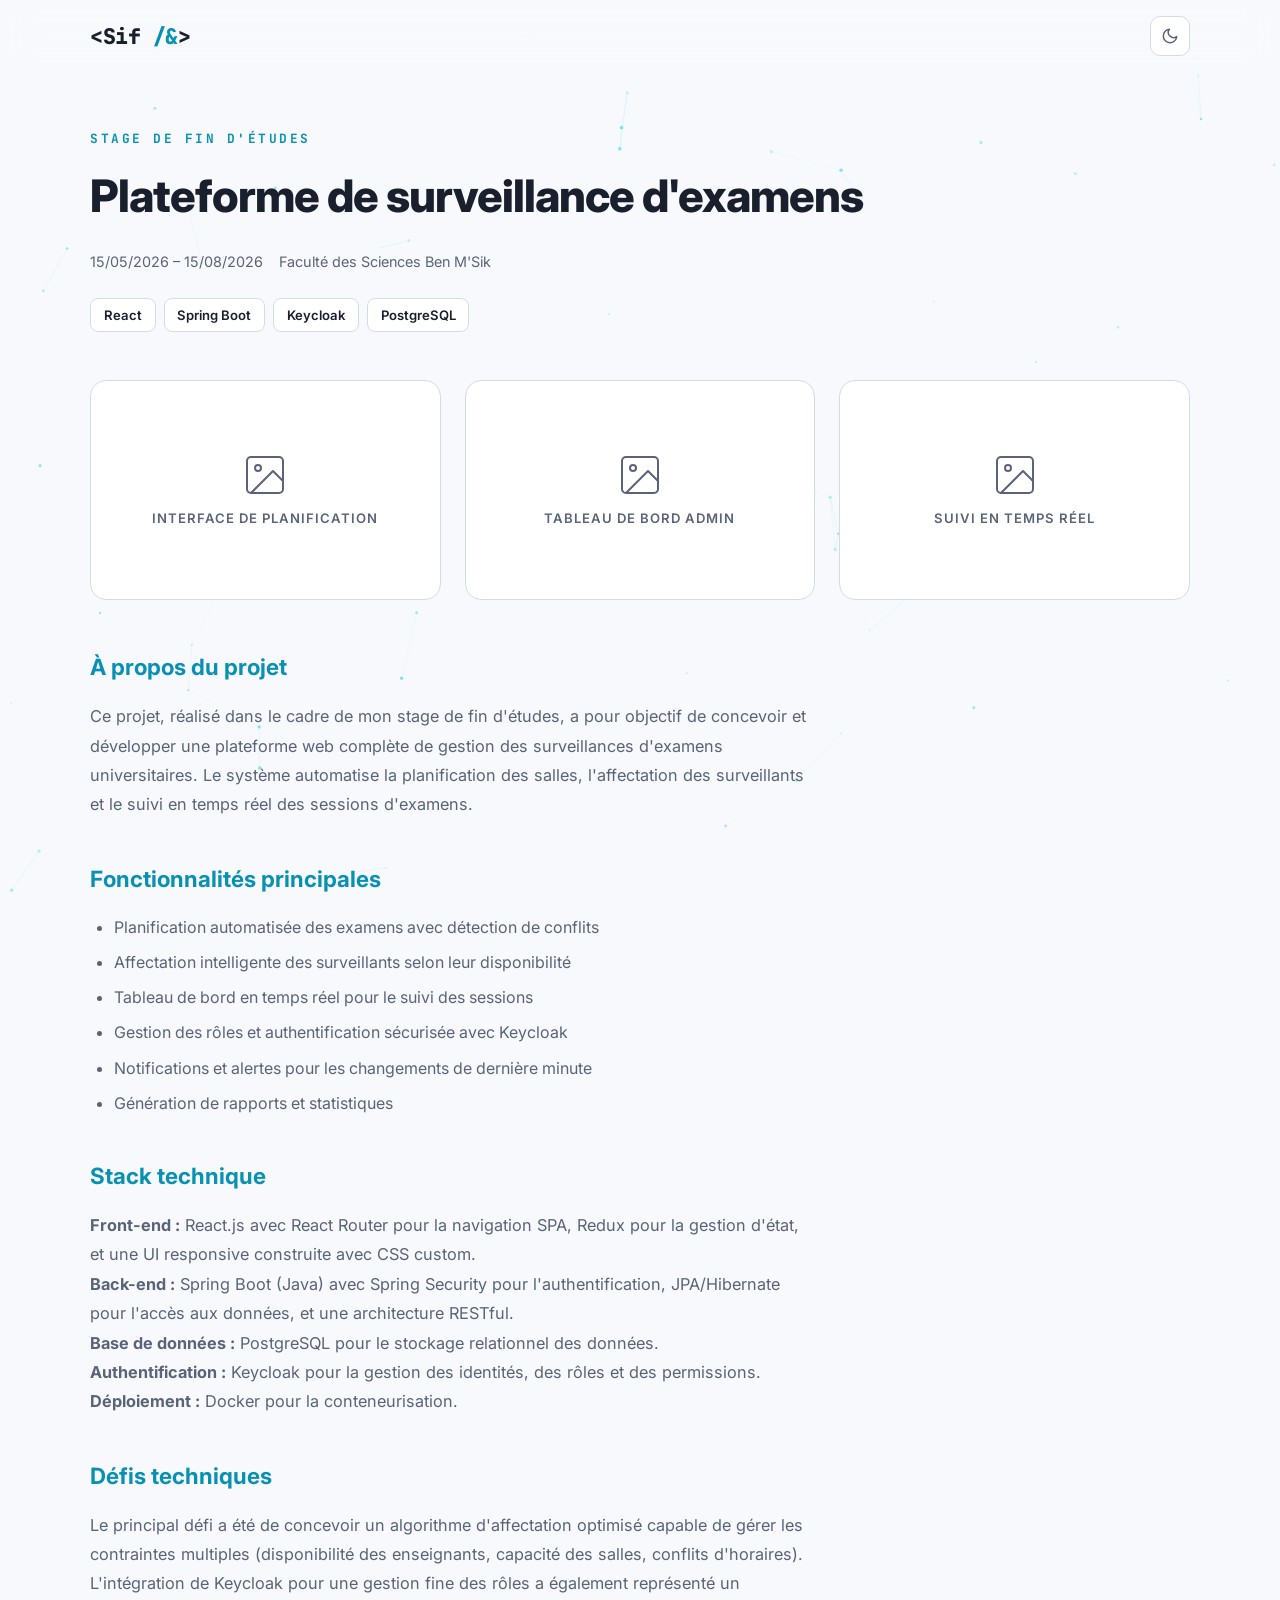
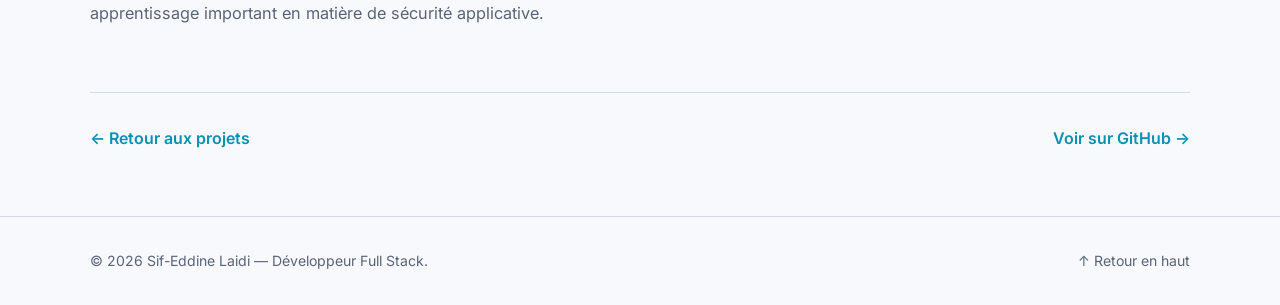
==== project1.html @ 5a13503a "modifier le style" ====
<!DOCTYPE html>
<html lang="fr" dir="ltr">
<head>
  <meta charset="UTF-8">
  <meta name="viewport" content="width=device-width, initial-scale=1.0">
  <meta name="description" content="Plateforme de surveillance d'examens — Sif-Eddine Laidi">
  <title>Plateforme de surveillance d'examens — Sif-Eddine Laidi</title>
  <link rel="icon" href="data:image/svg+xml,<svg xmlns='http://www.w3.org/2000/svg' viewBox='0 0 100 100'><text y='.9em' font-size='90'>&lt;/&gt;</text></svg>">
  <link rel="preconnect" href="https://fonts.googleapis.com">
  <link rel="preconnect" href="https://fonts.gstatic.com" crossorigin>
  <link href="https://fonts.googleapis.com/css2?family=Inter:wght@400;500;600;700;800&family=JetBrains+Mono:wght@500;700&display=swap" rel="stylesheet">
  <link rel="stylesheet" href="css/style.css">
  <style>
    .project-detail { padding: 8rem 0 4rem; }
    .project-hero { margin-bottom: 3rem; }
    .project-hero .section-tag { margin-bottom: 0.5rem; }
    .project-hero h1 { font-size: clamp(1.8rem, 4vw, 2.8rem); font-weight: 800; margin-bottom: 1rem; letter-spacing: -1px; }
    .project-hero-meta { display: flex; flex-wrap: wrap; gap: 1rem; color: var(--text-muted); font-size: 0.9rem; margin-bottom: 1.5rem; }
    .project-hero-meta span { display: flex; align-items: center; gap: 0.4rem; }
    .project-hero-stack { display: flex; flex-wrap: wrap; gap: 0.5rem; }
    .project-hero-stack span { background: var(--surface); border: 1px solid var(--border); border-radius: 8px; padding: 0.3rem 0.8rem; font-size: 0.82rem; font-weight: 600; }
    .project-gallery { display: grid; grid-template-columns: repeat(auto-fit, minmax(300px, 1fr)); gap: 1.5rem; margin-bottom: 3rem; }
    .gallery-placeholder { background: var(--surface); border: 1px solid var(--border); border-radius: var(--radius); display: flex; flex-direction: column; align-items: center; justify-content: center; gap: 0.5rem; padding: 4rem 2rem; color: var(--text-muted); min-height: 220px; }
    .gallery-placeholder span { font-size: 0.82rem; font-weight: 600; text-transform: uppercase; letter-spacing: 1px; }
    .project-content { max-width: 720px; }
    .project-content h2 { font-size: 1.4rem; font-weight: 700; margin: 2.5rem 0 1rem; color: var(--accent); }
    .project-content p { color: var(--text-muted); font-size: 1.02rem; line-height: 1.8; margin-bottom: 1rem; }
    .project-content ul { color: var(--text-muted); padding-left: 1.5rem; margin-bottom: 1rem; }
    .project-content li { margin-bottom: 0.5rem; line-height: 1.7; }
    .project-nav { display: flex; justify-content: space-between; margin-top: 4rem; padding-top: 2rem; border-top: 1px solid var(--border); }
    .project-nav a { color: var(--accent); font-weight: 600; transition: opacity 0.2s; }
    .project-nav a:hover { opacity: 0.8; }
  </style>
</head>
<body>
  <canvas id="particles" aria-hidden="true"></canvas>

  <header class="navbar" id="navbar">
    <div class="container nav-container">
      <a href="index.html" class="logo">&lt;Sif <span class="accent">/&</span>&gt;</a>
      <div class="nav-right">
        <button class="theme-toggle" id="themeToggle" aria-label="Changer de thème">
          <svg class="icon-sun" width="18" height="18" viewBox="0 0 24 24" fill="none" stroke="currentColor" stroke-width="2" stroke-linecap="round" stroke-linejoin="round"><circle cx="12" cy="12" r="5"/><line x1="12" y1="1" x2="12" y2="3"/><line x1="12" y1="21" x2="12" y2="23"/><line x1="4.22" y1="4.22" x2="5.64" y2="5.64"/><line x1="18.36" y1="18.36" x2="19.78" y2="19.78"/><line x1="1" y1="12" x2="3" y2="12"/><line x1="21" y1="12" x2="23" y2="12"/><line x1="4.22" y1="19.78" x2="5.64" y2="18.36"/><line x1="18.36" y1="5.64" x2="19.78" y2="4.22"/></svg>
          <svg class="icon-moon" width="18" height="18" viewBox="0 0 24 24" fill="none" stroke="currentColor" stroke-width="2" stroke-linecap="round" stroke-linejoin="round"><path d="M21 12.79A9 9 0 1 1 11.21 3 7 7 0 0 0 21 12.79z"/></svg>
        </button>
      </div>
    </div>
  </header>

  <main class="project-detail">
    <div class="container">
      <div class="project-hero">
        <p class="section-tag">STAGE DE FIN D'ÉTUDES</p>
        <h1>Plateforme de surveillance d'examens</h1>
        <div class="project-hero-meta">
          <span>15/05/2026 – 15/08/2026</span>
          <span>Faculté des Sciences Ben M'Sik</span>
        </div>
        <div class="project-hero-stack">
          <span>React</span><span>Spring Boot</span><span>Keycloak</span><span>PostgreSQL</span>
        </div>
      </div>

      <div class="project-gallery">
        <div class="gallery-placeholder">
          <svg width="48" height="48" viewBox="0 0 24 24" fill="none" stroke="currentColor" stroke-width="1" stroke-linecap="round" stroke-linejoin="round"><rect x="3" y="3" width="18" height="18" rx="2" ry="2"/><circle cx="8.5" cy="8.5" r="1.5"/><polyline points="21 15 16 10 5 21"/></svg>
          <span>Interface de planification</span>
        </div>
        <div class="gallery-placeholder">
          <svg width="48" height="48" viewBox="0 0 24 24" fill="none" stroke="currentColor" stroke-width="1" stroke-linecap="round" stroke-linejoin="round"><rect x="3" y="3" width="18" height="18" rx="2" ry="2"/><circle cx="8.5" cy="8.5" r="1.5"/><polyline points="21 15 16 10 5 21"/></svg>
          <span>Tableau de bord admin</span>
        </div>
        <div class="gallery-placeholder">
          <svg width="48" height="48" viewBox="0 0 24 24" fill="none" stroke="currentColor" stroke-width="1" stroke-linecap="round" stroke-linejoin="round"><rect x="3" y="3" width="18" height="18" rx="2" ry="2"/><circle cx="8.5" cy="8.5" r="1.5"/><polyline points="21 15 16 10 5 21"/></svg>
          <span>Suivi en temps réel</span>
        </div>
      </div>

      <div class="project-content">
        <h2>À propos du projet</h2>
        <p>
          Ce projet, réalisé dans le cadre de mon stage de fin d'études, a pour objectif de concevoir et développer
          une plateforme web complète de gestion des surveillances d'examens universitaires. Le système automatise
          la planification des salles, l'affectation des surveillants et le suivi en temps réel des sessions d'examens.
        </p>

        <h2>Fonctionnalités principales</h2>
        <ul>
          <li>Planification automatisée des examens avec détection de conflits</li>
          <li>Affectation intelligente des surveillants selon leur disponibilité</li>
          <li>Tableau de bord en temps réel pour le suivi des sessions</li>
          <li>Gestion des rôles et authentification sécurisée avec Keycloak</li>
          <li>Notifications et alertes pour les changements de dernière minute</li>
          <li>Génération de rapports et statistiques</li>
        </ul>

        <h2>Stack technique</h2>
        <p>
          <strong>Front-end :</strong> React.js avec React Router pour la navigation SPA, Redux pour la gestion d'état,
          et une UI responsive construite avec CSS custom.<br>
          <strong>Back-end :</strong> Spring Boot (Java) avec Spring Security pour l'authentification,
          JPA/Hibernate pour l'accès aux données, et une architecture RESTful.<br>
          <strong>Base de données :</strong> PostgreSQL pour le stockage relationnel des données.<br>
          <strong>Authentification :</strong> Keycloak pour la gestion des identités, des rôles et des permissions.<br>
          <strong>Déploiement :</strong> Docker pour la conteneurisation.
        </p>

        <h2>Défis techniques</h2>
        <p>
          Le principal défi a été de concevoir un algorithme d'affectation optimisé capable de gérer les contraintes
          multiples (disponibilité des enseignants, capacité des salles, conflits d'horaires). L'intégration de Keycloak
          pour une gestion fine des rôles a également représenté un apprentissage important en matière de sécurité applicative.
        </p>
      </div>

      <div class="project-nav">
        <a href="index.html#projects">← Retour aux projets</a>
        <a href="https://github.com/sifeddine00" target="_blank" rel="noopener">Voir sur GitHub →</a>
      </div>
    </div>
  </main>

  <footer class="footer">
    <div class="container footer-content">
      <p>&copy; <span id="year"></span> Sif-Eddine Laidi — Développeur Full Stack.</p>
      <a href="index.html#home" class="footer-top">↑ Retour en haut</a>
    </div>
  </footer>

  <script src="js/i18n.js"></script>
  <script src="js/main.js"></script>
</body>
</html>
---- css/style.css ----
/* ================================================
   SIF-EDDINE LAIDI — PORTFOLIO PROFESSIONAL
   ================================================ */

:root {
  --bg: #0a0e1a;
  --bg-alt: #0f1424;
  --surface: #151b2e;
  --surface-2: #1c2540;
  --border: #243049;
  --text: #e8edf5;
  --text-muted: #8892a8;
  --accent: #22d3ee;
  --accent-strong: #06b6d4;
  --accent-glow: rgba(34, 211, 238, 0.12);
  --accent-glow-strong: rgba(34, 211, 238, 0.25);
  --danger: #f87171;
  --success: #34d399;
  --radius: 16px;
  --radius-sm: 10px;
  --max-width: 1100px;
  --shadow: 0 8px 32px rgba(0, 0, 0, 0.3);
  --shadow-lg: 0 16px 48px rgba(0, 0, 0, 0.4);
  --transition: 0.3s cubic-bezier(0.4, 0, 0.2, 1);
  --font-main: 'Inter', system-ui, -apple-system, sans-serif;
  --font-mono: 'JetBrains Mono', 'Fira Code', monospace;
}

[data-theme="light"] {
  --bg: #f8f9fc;
  --bg-alt: #f0f2f7;
  --surface: #ffffff;
  --surface-2: #eef1f6;
  --border: #d4dbe8;
  --text: #1a1f2e;
  --text-muted: #5a6478;
  --accent: #0891b2;
  --accent-strong: #0e7490;
  --accent-glow: rgba(8, 145, 178, 0.08);
  --accent-glow-strong: rgba(8, 145, 178, 0.15);
  --shadow: 0 4px 20px rgba(0, 0, 0, 0.06);
  --shadow-lg: 0 8px 40px rgba(0, 0, 0, 0.1);
}

*,
*::before,
*::after {
  margin: 0;
  padding: 0;
  box-sizing: border-box;
}

html {
  scroll-behavior: smooth;
  scroll-padding-top: 80px;
}

body {
  font-family: var(--font-main);
  background: var(--bg);
  color: var(--text);
  line-height: 1.7;
  overflow-x: hidden;
  -webkit-font-smoothing: antialiased;
  -moz-osx-font-smoothing: grayscale;
}

::selection {
  background: var(--accent);
  color: #04121a;
}

a {
  color: inherit;
  text-decoration: none;
}

img {
  max-width: 100%;
  display: block;
}

.container {
  width: min(100% - 2rem, var(--max-width));
  margin-inline: auto;
}

.accent {
  color: var(--accent);
}

/* ---------- Scrollbar ---------- */
::-webkit-scrollbar {
  width: 8px;
}

::-webkit-scrollbar-track {
  background: var(--bg);
}

::-webkit-scrollbar-thumb {
  background: var(--border);
  border-radius: 99px;
}

::-webkit-scrollbar-thumb:hover {
  background: var(--accent);
}

/* ---------- Particles ---------- */
#particles {
  position: fixed;
  inset: 0;
  z-index: -1;
  pointer-events: none;
  width: 100%;
  height: 100%;
}

/* ---------- Photo ---------- */
.about-photo {
  position: relative;
  width: min(200px, 100%);
  aspect-ratio: 1;
  margin: 0 auto 1.5rem;
  border-radius: 50%;
  overflow: hidden;
  border: 3px solid var(--accent);
  box-shadow: 0 0 0 6px var(--surface-2), 0 0 30px var(--accent-glow);
  background: var(--surface-2);
  transition: box-shadow var(--transition), transform var(--transition);
}

.about-photo:hover {
  box-shadow: 0 0 0 6px var(--surface-2), 0 0 50px var(--accent-glow-strong);
  transform: scale(1.03);
}

.photo-img {
  width: 100%;
  height: 100%;
  object-fit: cover;
}

.photo-fallback {
  display: none;
  align-items: center;
  justify-content: center;
  width: 100%;
  height: 100%;
  font-size: 3rem;
  font-weight: 700;
  color: var(--accent);
  background: linear-gradient(135deg, var(--surface-2), var(--surface));
  user-select: none;
}

.about-photo.no-photo .photo-img { display: none; }
.about-photo.no-photo .photo-fallback { display: flex; }

/* ---------- Buttons ---------- */
.btn {
  display: inline-flex;
  align-items: center;
  justify-content: center;
  gap: 0.5rem;
  padding: 0.8rem 1.6rem;
  border-radius: 999px;
  font-weight: 600;
  font-size: 0.95rem;
  font-family: var(--font-main);
  border: 1px solid transparent;
  cursor: pointer;
  transition: transform var(--transition), background var(--transition),
    border-color var(--transition), box-shadow var(--transition), color var(--transition);
  position: relative;
  overflow: hidden;
}

.btn:hover {
  transform: translateY(-2px);
}

.btn:active {
  transform: translateY(0);
}

.btn-primary {
  background: linear-gradient(135deg, var(--accent), var(--accent-strong));
  color: #04121a;
  box-shadow: 0 6px 20px var(--accent-glow-strong);
}

.btn-primary:hover {
  box-shadow: 0 10px 30px var(--accent-glow-strong);
}

.btn-outline {
  border-color: var(--accent);
  color: var(--accent);
  background: transparent;
}

.btn-outline:hover {
  background: var(--accent-glow);
}

.btn-ghost {
  color: var(--text-muted);
  background: transparent;
}

.btn-ghost:hover {
  color: var(--text);
  border-color: var(--border);
}

.btn-block { width: 100%; }

.btn-small {
  padding: 0.5rem 1.1rem;
  font-size: 0.85rem;
}

/* ---------- Theme Toggle ---------- */
.theme-toggle {
  background: var(--surface);
  border: 1px solid var(--border);
  border-radius: 10px;
  width: 40px;
  height: 40px;
  display: flex;
  align-items: center;
  justify-content: center;
  cursor: pointer;
  color: var(--text-muted);
  transition: all var(--transition);
}

.theme-toggle:hover {
  border-color: var(--accent);
  color: var(--accent);
  background: var(--accent-glow);
}

.icon-moon { display: none; }
[data-theme="light"] .icon-sun { display: none; }
[data-theme="light"] .icon-moon { display: block; }

/* ---------- Navbar ---------- */
.navbar {
  position: fixed;
  top: 0;
  left: 0;
  right: 0;
  z-index: 50;
  background: rgba(10, 14, 26, 0.8);
  backdrop-filter: blur(16px);
  -webkit-backdrop-filter: blur(16px);
  border-bottom: 1px solid transparent;
  transition: border-color var(--transition), box-shadow var(--transition), background var(--transition);
}

[data-theme="light"] .navbar {
  background: rgba(248, 249, 252, 0.85);
}

.navbar.scrolled {
  border-color: var(--border);
  box-shadow: var(--shadow);
}

.nav-container {
  display: flex;
  align-items: center;
  justify-content: space-between;
  height: 72px;
}

.logo {
  font-weight: 800;
  font-size: 1.35rem;
  color: var(--text);
  letter-spacing: -0.5px;
  font-family: var(--font-mono);
}

.logo .accent {
  color: var(--accent);
}

.nav-right {
  display: flex;
  align-items: center;
  gap: 0.8rem;
}

.nav-menu {
  display: flex;
  align-items: center;
  gap: 1.4rem;
}

.nav-link {
  color: var(--text-muted);
  font-weight: 500;
  font-size: 0.92rem;
  position: relative;
  transition: color var(--transition);
  padding: 0.3rem 0;
}

.nav-link::after {
  content: "";
  position: absolute;
  left: 0;
  bottom: -2px;
  width: 0;
  height: 2px;
  background: var(--accent);
  border-radius: 2px;
  transition: width var(--transition);
}

.nav-link:hover,
.nav-link.active {
  color: var(--text);
}

.nav-link:hover::after,
.nav-link.active::after {
  width: 100%;
}

.nav-toggle {
  display: none;
  flex-direction: column;
  gap: 5px;
  background: none;
  border: none;
  cursor: pointer;
  padding: 6px;
}

.nav-toggle span {
  width: 22px;
  height: 2px;
  background: var(--text);
  border-radius: 2px;
  transition: transform var(--transition), opacity var(--transition);
}

.nav-toggle.open span:nth-child(1) { transform: translateY(7px) rotate(45deg); }
.nav-toggle.open span:nth-child(2) { opacity: 0; }
.nav-toggle.open span:nth-child(3) { transform: translateY(-7px) rotate(-45deg); }

/* ---------- Hero ---------- */
.hero {
  min-height: 100vh;
  display: flex;
  align-items: center;
  position: relative;
  padding: 7rem 0 4rem;
  overflow: hidden;
}

.hero::before {
  content: "";
  position: absolute;
  top: -15%;
  right: -5%;
  width: 600px;
  height: 600px;
  border-radius: 50%;
  background: radial-gradient(circle, var(--accent-glow-strong), transparent 70%);
  pointer-events: none;
  animation: pulse-glow 6s ease-in-out infinite alternate;
}

.hero::after {
  content: "";
  position: absolute;
  bottom: -20%;
  left: -5%;
  width: 500px;
  height: 500px;
  border-radius: 50%;
  background: radial-gradient(circle, var(--accent-glow), transparent 70%);
  pointer-events: none;
  animation: pulse-glow 8s ease-in-out infinite alternate-reverse;
}

@keyframes pulse-glow {
  from { opacity: 0.5; transform: scale(1); }
  to { opacity: 1; transform: scale(1.1); }
}

.hero-content {
  position: relative;
  z-index: 1;
}

.hero-greeting {
  color: var(--accent);
  font-weight: 600;
  letter-spacing: 1.5px;
  font-size: 1.05rem;
  margin-bottom: 0.6rem;
  font-family: var(--font-mono);
  text-transform: uppercase;
  font-size: 0.9rem;
}

.hero-name {
  font-size: clamp(2.6rem, 7vw, 4.2rem);
  line-height: 1.1;
  letter-spacing: -1.5px;
  font-weight: 800;
}

.hero-title {
  font-size: clamp(1.2rem, 3vw, 1.8rem);
  font-weight: 500;
  color: var(--text-muted);
  margin: 0.8rem 0 1.4rem;
}

.hero-title .accent-typed {
  color: var(--text);
  border-right: 2px solid var(--accent);
  padding-right: 3px;
  font-family: var(--font-mono);
  font-weight: 700;
}

.hero-text {
  max-width: 560px;
  color: var(--text-muted);
  margin-bottom: 2.2rem;
  font-size: 1.05rem;
  line-height: 1.8;
}

.hero-actions {
  display: flex;
  flex-wrap: wrap;
  gap: 0.8rem;
  margin-bottom: 2.5rem;
}

.hero-socials {
  display: flex;
  gap: 1rem;
}

.social-link {
  display: flex;
  align-items: center;
  justify-content: center;
  width: 42px;
  height: 42px;
  border-radius: 12px;
  background: var(--surface);
  border: 1px solid var(--border);
  color: var(--text-muted);
  transition: all var(--transition);
}

.social-link:hover {
  color: var(--accent);
  border-color: var(--accent);
  background: var(--accent-glow);
  transform: translateY(-3px);
  box-shadow: 0 8px 20px var(--accent-glow);
}

.hero-scroll-indicator {
  position: absolute;
  bottom: 2.5rem;
  left: 50%;
  transform: translateX(-50%);
  z-index: 1;
}

.scroll-mouse {
  display: block;
  width: 26px;
  height: 40px;
  border: 2px solid var(--border);
  border-radius: 13px;
  position: relative;
}

.scroll-dot {
  display: block;
  width: 4px;
  height: 8px;
  background: var(--accent);
  border-radius: 4px;
  position: absolute;
  top: 6px;
  left: 50%;
  transform: translateX(-50%);
  animation: scroll-dot 2s ease-in-out infinite;
}

@keyframes scroll-dot {
  0%, 100% { opacity: 1; transform: translateX(-50%) translateY(0); }
  50% { opacity: 0.3; transform: translateX(-50%) translateY(14px); }
}

/* ---------- Sections ---------- */
.section {
  padding: 6rem 0;
}

.section-alt {
  background: var(--bg-alt);
}

.section-tag {
  color: var(--accent);
  font-weight: 700;
  text-transform: uppercase;
  letter-spacing: 2.5px;
  font-size: 0.8rem;
  font-family: var(--font-mono);
  margin-bottom: 0.6rem;
}

.section-title {
  font-size: clamp(1.7rem, 4vw, 2.5rem);
  margin-bottom: 3rem;
  letter-spacing: -0.5px;
  font-weight: 800;
}

.sub-title {
  font-size: 1.3rem;
  margin: 3rem 0 1.4rem;
  font-weight: 700;
}

/* ---------- About ---------- */
.about-grid {
  display: grid;
  grid-template-columns: 1.4fr 1fr;
  gap: 3rem;
  align-items: start;
}

.about-text p {
  color: var(--text-muted);
  margin-bottom: 1.2rem;
  font-size: 1.02rem;
}

.about-card {
  background: var(--surface);
  border: 1px solid var(--border);
  border-radius: var(--radius);
  padding: 1.8rem;
  box-shadow: var(--shadow);
  transition: border-color var(--transition);
}

.about-card:hover {
  border-color: var(--accent);
}

.about-info {
  list-style: none;
  margin-bottom: 1.6rem;
  display: grid;
  gap: 1rem;
}

.about-info li {
  display: flex;
  justify-content: space-between;
  gap: 1rem;
  font-size: 0.95rem;
  padding-bottom: 0.8rem;
  border-bottom: 1px solid var(--border);
}

.about-info li:last-child {
  border-bottom: none;
  padding-bottom: 0;
}

.about-info span {
  color: var(--text-muted);
  flex-shrink: 0;
  font-size: 0.88rem;
}

.about-info strong {
  font-weight: 600;
  text-align: right;
}

/* ---------- Timeline ---------- */
.timeline {
  position: relative;
  padding-left: 3rem;
  max-width: 800px;
}

.timeline::before {
  content: "";
  position: absolute;
  left: 8px;
  top: 0;
  bottom: 0;
  width: 2px;
  background: linear-gradient(to bottom, var(--accent), var(--border));
  border-radius: 2px;
}

.timeline-item {
  position: relative;
  margin-bottom: 2.5rem;
}

.timeline-item:last-child {
  margin-bottom: 0;
}

.timeline-marker {
  position: absolute;
  left: -3rem;
  top: 0.3rem;
  width: 18px;
  height: 18px;
  border-radius: 50%;
  background: var(--bg);
  border: 3px solid var(--accent);
  z-index: 1;
  transition: transform var(--transition), box-shadow var(--transition);
}

.timeline-item:hover .timeline-marker {
  transform: scale(1.2);
  box-shadow: 0 0 0 6px var(--accent-glow);
}

.timeline-content {
  background: var(--surface);
  border: 1px solid var(--border);
  border-radius: var(--radius);
  padding: 1.6rem;
  transition: border-color var(--transition), box-shadow var(--transition);
}

.timeline-item:hover .timeline-content {
  border-color: var(--accent);
  box-shadow: var(--shadow);
}

.timeline-date {
  display: inline-block;
  font-family: var(--font-mono);
  font-size: 0.82rem;
  font-weight: 600;
  color: var(--accent);
  margin-bottom: 0.5rem;
}

.timeline-title {
  font-size: 1.15rem;
  font-weight: 700;
  margin-bottom: 0.3rem;
}

.timeline-place {
  color: var(--text-muted);
  font-size: 0.92rem;
  margin-bottom: 0.5rem;
}

.timeline-desc {
  color: var(--text-muted);
  font-size: 0.95rem;
  line-height: 1.7;
  margin-bottom: 0.8rem;
}

.timeline-badge {
  display: inline-block;
  padding: 0.2rem 0.75rem;
  border-radius: 999px;
  font-size: 0.75rem;
  font-weight: 700;
  text-transform: uppercase;
  letter-spacing: 0.5px;
}

.badge-current {
  background: rgba(34, 211, 238, 0.15);
  color: var(--accent);
  border: 1px solid var(--accent);
}

.badge-internship {
  background: rgba(96, 165, 250, 0.12);
  color: #60a5fa;
  border: 1px solid rgba(96, 165, 250, 0.3);
}

.badge-hackathon {
  background: rgba(251, 191, 36, 0.12);
  color: #fbbf24;
  border: 1px solid rgba(251, 191, 36, 0.3);
}

.badge-education {
  background: rgba(52, 211, 153, 0.12);
  color: #34d399;
  border: 1px solid rgba(52, 211, 153, 0.3);
}

/* ---------- Skills ---------- */
.skills-grid {
  display: grid;
  grid-template-columns: repeat(3, 1fr);
  gap: 1.2rem;
}

.skill-card {
  background: var(--surface);
  border: 1px solid var(--border);
  border-radius: var(--radius);
  padding: 1.6rem;
  transition: transform var(--transition), border-color var(--transition), box-shadow var(--transition);
  position: relative;
  overflow: hidden;
}

.skill-card::before {
  content: "";
  position: absolute;
  top: 0;
  left: 0;
  right: 0;
  height: 3px;
  background: linear-gradient(90deg, var(--accent), transparent);
  opacity: 0;
  transition: opacity var(--transition);
}

.skill-card:hover {
  transform: translateY(-4px);
  border-color: var(--accent);
  box-shadow: var(--shadow);
}

.skill-card:hover::before {
  opacity: 1;
}

.skill-wide {
  grid-column: span 3;
}

.skill-icon {
  color: var(--accent);
  margin-bottom: 1rem;
}

.skill-title {
  color: var(--accent);
  font-size: 1.05rem;
  margin-bottom: 0.4rem;
  font-weight: 700;
}

.skill-techs {
  color: var(--text-muted);
  font-size: 0.92rem;
}

/* ---------- Langues ---------- */
.langs {
  display: grid;
  grid-template-columns: repeat(3, 1fr);
  gap: 2rem;
}

.lang-name {
  display: block;
  font-weight: 700;
  margin-bottom: 0.5rem;
  font-size: 0.95rem;
}

.lang-bar {
  height: 8px;
  border-radius: 999px;
  background: var(--surface-2);
  overflow: hidden;
  margin-bottom: 0.5rem;
}

.lang-fill {
  display: block;
  height: 100%;
  width: 0;
  border-radius: 999px;
  background: linear-gradient(90deg, var(--accent), var(--accent-strong));
  transition: width 1.2s cubic-bezier(0.4, 0, 0.2, 1);
}

.lang-level {
  color: var(--text-muted);
  font-size: 0.88rem;
}

/* ---------- Projects ---------- */
.filters {
  display: flex;
  flex-wrap: wrap;
  gap: 0.6rem;
  margin-bottom: 2.5rem;
}

.filter {
  background: var(--surface);
  color: var(--text-muted);
  border: 1px solid var(--border);
  border-radius: 999px;
  padding: 0.5rem 1.3rem;
  font-size: 0.88rem;
  font-weight: 600;
  cursor: pointer;
  font-family: var(--font-main);
  transition: all var(--transition);
}

.filter:hover {
  border-color: var(--accent);
  color: var(--accent);
}

.filter.active {
  background: var(--accent);
  border-color: var(--accent);
  color: #04121a;
}

.projects-grid {
  display: grid;
  grid-template-columns: repeat(2, 1fr);
  gap: 1.5rem;
}

.project-card {
  background: var(--surface);
  border: 1px solid var(--border);
  border-radius: var(--radius);
  overflow: hidden;
  display: flex;
  flex-direction: column;
  transition: transform var(--transition), border-color var(--transition), box-shadow var(--transition);
}

.project-card:hover {
  transform: translateY(-4px);
  border-color: var(--accent);
  box-shadow: var(--shadow-lg);
}

.project-card.hidden {
  display: none;
}

.project-image-placeholder {
  display: flex;
  flex-direction: column;
  align-items: center;
  justify-content: center;
  gap: 0.5rem;
  padding: 3rem 1rem;
  background: var(--surface-2);
  color: var(--text-muted);
  border-bottom: 1px solid var(--border);
  min-height: 160px;
}

.project-image-placeholder span {
  font-size: 0.82rem;
  font-weight: 600;
  text-transform: uppercase;
  letter-spacing: 1px;
}

.project-body {
  padding: 1.6rem;
  display: flex;
  flex-direction: column;
  gap: 0.7rem;
  flex: 1;
}

.project-badge {
  align-self: flex-start;
  background: var(--accent-glow);
  color: var(--accent);
  border: 1px solid rgba(34, 211, 238, 0.25);
  border-radius: 999px;
  padding: 0.2rem 0.8rem;
  font-size: 0.72rem;
  font-weight: 700;
  text-transform: uppercase;
  letter-spacing: 0.5px;
}

.badge-highlight {
  background: rgba(251, 191, 36, 0.12);
  color: #fbbf24;
  border-color: rgba(251, 191, 36, 0.3);
}

.project-title {
  font-size: 1.15rem;
  font-weight: 700;
}

.project-desc {
  color: var(--text-muted);
  font-size: 0.93rem;
  flex-grow: 1;
  line-height: 1.7;
}

.project-techs {
  display: flex;
  flex-wrap: wrap;
  gap: 0.4rem;
}

.project-techs span {
  background: var(--surface-2);
  color: var(--text);
  border-radius: 6px;
  padding: 0.25rem 0.65rem;
  font-size: 0.78rem;
  font-weight: 600;
}

.project-date {
  color: var(--text-muted);
  font-size: 0.82rem;
  font-family: var(--font-mono);
}

.project-links {
  display: flex;
  gap: 0.6rem;
  margin-top: 0.3rem;
}

/* ---------- Testimonials ---------- */
.testimonials-slider {
  max-width: 700px;
  margin: 0 auto;
  overflow: hidden;
  position: relative;
}

.testimonials-track {
  display: flex;
  transition: transform 0.5s cubic-bezier(0.4, 0, 0.2, 1);
}

.testimonial-card {
  min-width: 100%;
  padding: 0 1rem;
}

.testimonial-card > * {
  background: var(--surface);
}

.testimonial-quote {
  color: var(--accent);
  margin-bottom: 0.5rem;
}

.testimonial-text {
  font-size: 1.08rem;
  line-height: 1.8;
  color: var(--text);
  margin-bottom: 1.5rem;
  font-style: italic;
}

.testimonial-author {
  display: flex;
  align-items: center;
  gap: 1rem;
}

.testimonial-avatar {
  width: 48px;
  height: 48px;
  border-radius: 12px;
  background: var(--accent-glow);
  border: 1px solid rgba(34, 211, 238, 0.25);
  display: flex;
  align-items: center;
  justify-content: center;
  font-weight: 700;
  color: var(--accent);
  font-size: 0.85rem;
  flex-shrink: 0;
}

.testimonial-name {
  display: block;
  font-size: 0.95rem;
}

.testimonial-role {
  color: var(--text-muted);
  font-size: 0.85rem;
}

.testimonials-controls {
  display: flex;
  align-items: center;
  justify-content: center;
  gap: 1rem;
  margin-top: 2rem;
}

.testimonial-btn {
  display: flex;
  align-items: center;
  justify-content: center;
  width: 40px;
  height: 40px;
  border-radius: 10px;
  border: 1px solid var(--border);
  background: var(--surface);
  color: var(--text-muted);
  cursor: pointer;
  transition: all var(--transition);
}

.testimonial-btn:hover {
  border-color: var(--accent);
  color: var(--accent);
  background: var(--accent-glow);
}

.testimonials-dots {
  display: flex;
  gap: 0.5rem;
}

.testimonials-dots button {
  width: 8px;
  height: 8px;
  border-radius: 50%;
  border: none;
  background: var(--border);
  cursor: pointer;
  transition: all var(--transition);
  padding: 0;
}

.testimonials-dots button.active {
  background: var(--accent);
  width: 24px;
  border-radius: 4px;
}

/* ---------- Contact ---------- */
.contact-intro {
  color: var(--text-muted);
  margin-bottom: 2.5rem;
  max-width: 520px;
  font-size: 1.02rem;
}

.contact-grid {
  display: grid;
  grid-template-columns: repeat(4, 1fr);
  gap: 1.2rem;
  margin-bottom: 3rem;
}

.contact-card {
  background: var(--surface);
  border: 1px solid var(--border);
  border-radius: var(--radius);
  padding: 1.5rem;
  display: flex;
  flex-direction: column;
  gap: 0.4rem;
  transition: transform var(--transition), border-color var(--transition), box-shadow var(--transition);
}

.contact-card:hover {
  transform: translateY(-4px);
  border-color: var(--accent);
  box-shadow: var(--shadow);
}

.contact-icon {
  color: var(--accent);
  margin-bottom: 0.5rem;
}

.contact-label {
  color: var(--text-muted);
  font-size: 0.82rem;
  font-weight: 700;
  text-transform: uppercase;
  letter-spacing: 1px;
}

.contact-value {
  font-weight: 600;
  font-size: 0.92rem;
  word-break: break-word;
}

/* Contact Form */
.contact-form-wrapper {
  max-width: 600px;
  margin: 0 auto 3rem;
}

.contact-form-title {
  font-size: 1.3rem;
  font-weight: 700;
  margin-bottom: 1.5rem;
  text-align: center;
}

.contact-form {
  display: grid;
  grid-template-columns: 1fr 1fr;
  gap: 1.2rem;
}

.form-group {
  display: flex;
  flex-direction: column;
  gap: 0.4rem;
}

.form-group-full {
  grid-column: 1 / -1;
}

.form-group label {
  font-size: 0.88rem;
  font-weight: 600;
  color: var(--text-muted);
}

.form-group input,
.form-group textarea {
  background: var(--surface);
  border: 1px solid var(--border);
  border-radius: var(--radius-sm);
  padding: 0.85rem 1rem;
  color: var(--text);
  font-family: var(--font-main);
  font-size: 0.95rem;
  transition: border-color var(--transition), box-shadow var(--transition);
  outline: none;
  resize: vertical;
}

.form-group input:focus,
.form-group textarea:focus {
  border-color: var(--accent);
  box-shadow: 0 0 0 3px var(--accent-glow);
}

.form-group input::placeholder,
.form-group textarea::placeholder {
  color: var(--text-muted);
  opacity: 0.6;
}

.form-status {
  grid-column: 1 / -1;
  text-align: center;
  font-weight: 600;
  font-size: 0.9rem;
  min-height: 1.4rem;
}

.form-status.success {
  color: var(--success);
}

.form-status.error {
  color: var(--danger);
}

.btn-submit {
  grid-column: 1 / -1;
  padding: 1rem;
  font-size: 1rem;
}

.btn-loading {
  display: none;
}

.btn-submit.loading .btn-text { display: none; }
.btn-submit.loading .btn-loading { display: inline; }
.btn-submit.loading { pointer-events: none; opacity: 0.7; }

.contact-cta {
  text-align: center;
}

/* ---------- Footer ---------- */
.footer {
  border-top: 1px solid var(--border);
  padding: 2rem 0;
}

.footer-content {
  display: flex;
  align-items: center;
  justify-content: space-between;
  flex-wrap: wrap;
  gap: 1rem;
  color: var(--text-muted);
  font-size: 0.88rem;
}

.footer-socials {
  display: flex;
  gap: 0.8rem;
}

.footer-socials a {
  display: flex;
  align-items: center;
  justify-content: center;
  width: 36px;
  height: 36px;
  border-radius: 8px;
  background: var(--surface);
  border: 1px solid var(--border);
  color: var(--text-muted);
  transition: all var(--transition);
}

.footer-socials a:hover {
  color: var(--accent);
  border-color: var(--accent);
}

.footer-top:hover {
  color: var(--accent);
}

/* ---------- Reveal ---------- */
.reveal {
  opacity: 0;
  transform: translateY(30px);
  transition: opacity 0.7s cubic-bezier(0.4, 0, 0.2, 1),
    transform 0.7s cubic-bezier(0.4, 0, 0.2, 1);
}

.reveal.visible {
  opacity: 1;
  transform: none;
}

/* ---------- Language Switcher ---------- */
.lang-switcher {
  position: relative;
  margin-left: 0.3rem;
}

.lang-toggle {
  background: var(--surface);
  border: 1px solid var(--border);
  border-radius: 10px;
  height: 40px;
  padding: 0 0.7rem;
  font-size: 1rem;
  cursor: pointer;
  display: flex;
  align-items: center;
  justify-content: center;
  gap: 0.3rem;
  transition: all var(--transition);
  color: var(--text-muted);
}

.lang-code {
  font-size: 0.78rem;
  font-weight: 700;
  letter-spacing: 0.5px;
  color: var(--text);
}

.lang-toggle:hover {
  border-color: var(--accent);
  background: var(--accent-glow);
}

.lang-dropdown {
  position: absolute;
  top: calc(100% + 8px);
  right: 0;
  background: var(--surface);
  border: 1px solid var(--border);
  border-radius: 12px;
  padding: 0.4rem;
  min-width: 140px;
  box-shadow: var(--shadow-lg);
  opacity: 0;
  visibility: hidden;
  transform: translateY(-8px);
  transition: opacity var(--transition), transform var(--transition), visibility var(--transition);
  z-index: 60;
}

.lang-dropdown.open {
  opacity: 1;
  visibility: visible;
  transform: translateY(0);
}

.lang-option {
  display: block;
  width: 100%;
  padding: 0.55rem 0.9rem;
  background: none;
  border: none;
  border-radius: 8px;
  color: var(--text-muted);
  font-size: 0.9rem;
  font-weight: 500;
  text-align: left;
  cursor: pointer;
  font-family: var(--font-main);
  transition: all 0.15s ease;
}

.lang-option:hover {
  background: var(--accent-glow);
  color: var(--accent);
}

.lang-option.active {
  background: var(--accent);
  color: #04121a;
  font-weight: 700;
}

.lang-option.active::before {
  content: "\2713 ";
}

/* ---------- RTL ---------- */
[dir="rtl"] {
  direction: rtl;
  text-align: right;
}

[dir="rtl"] .nav-link::after { left: auto; right: 0; }
[dir="rtl"] .about-info li { flex-direction: row-reverse; }
[dir="rtl"] .footer-content { flex-direction: row-reverse; }
[dir="rtl"] .hero-content { text-align: right; }
[dir="rtl"] .contact-cta { text-align: center; }
[dir="rtl"] .hero-actions { justify-content: flex-start; }
[dir="rtl"] .lang-switcher { margin-left: 0; margin-right: 0.5rem; }
[dir="rtl"] .lang-dropdown { right: auto; left: 0; }
[dir="rtl"] .lang-option { text-align: right; }

[dir="rtl"] .timeline {
  padding-left: 0;
  padding-right: 3rem;
}

[dir="rtl"] .timeline::before {
  left: auto;
  right: 8px;
}

[dir="rtl"] .timeline-marker {
  left: auto;
  right: -3rem;
}

/* ---------- Responsive ---------- */
@media (max-width: 900px) {
  .skills-grid {
    grid-template-columns: repeat(2, 1fr);
  }

  .skill-wide {
    grid-column: span 2;
  }

  .contact-grid {
    grid-template-columns: repeat(2, 1fr);
  }

  .projects-grid {
    grid-template-columns: 1fr;
  }
}

@media (max-width: 768px) {
  .nav-toggle {
    display: flex;
  }

  .nav-menu {
    position: fixed;
    top: 72px;
    right: 0;
    flex-direction: column;
    align-items: flex-start;
    gap: 1rem;
    background: var(--bg-alt);
    border-bottom: 1px solid var(--border);
    width: min(80vw, 320px);
    padding: 2rem 1.8rem;
    transform: translateX(100%);
    transition: transform var(--transition);
    box-shadow: var(--shadow-lg);
  }

  .nav-menu.open {
    transform: translateX(0);
  }

  .about-grid {
    grid-template-columns: 1fr;
  }

  .langs {
    grid-template-columns: 1fr;
    gap: 1.6rem;
  }

  .hero-scroll-indicator {
    display: none;
  }

  .contact-form {
    grid-template-columns: 1fr;
  }

  .form-group-full {
    grid-column: 1;
  }

  .form-status {
    grid-column: 1;
  }

  .btn-submit {
    grid-column: 1;
  }

  [dir="rtl"] .lang-switcher {
    margin-right: 0;
    justify-content: flex-start;
  }
}

@media (max-width: 520px) {
  .skills-grid,
  .contact-grid {
    grid-template-columns: 1fr;
  }

  .skill-wide {
    grid-column: span 1;
  }

  .hero-actions .btn {
    flex: 1 1 100%;
  }

  .section {
    padding: 4rem 0;
  }
}

@media (prefers-reduced-motion: reduce) {
  html {
    scroll-behavior: auto;
  }

  .reveal {
    transition: none;
    opacity: 1;
    transform: none;
  }

  .scroll-dot {
    animation: none;
  }

  .hero::before,
  .hero::after {
    animation: none;
  }
}
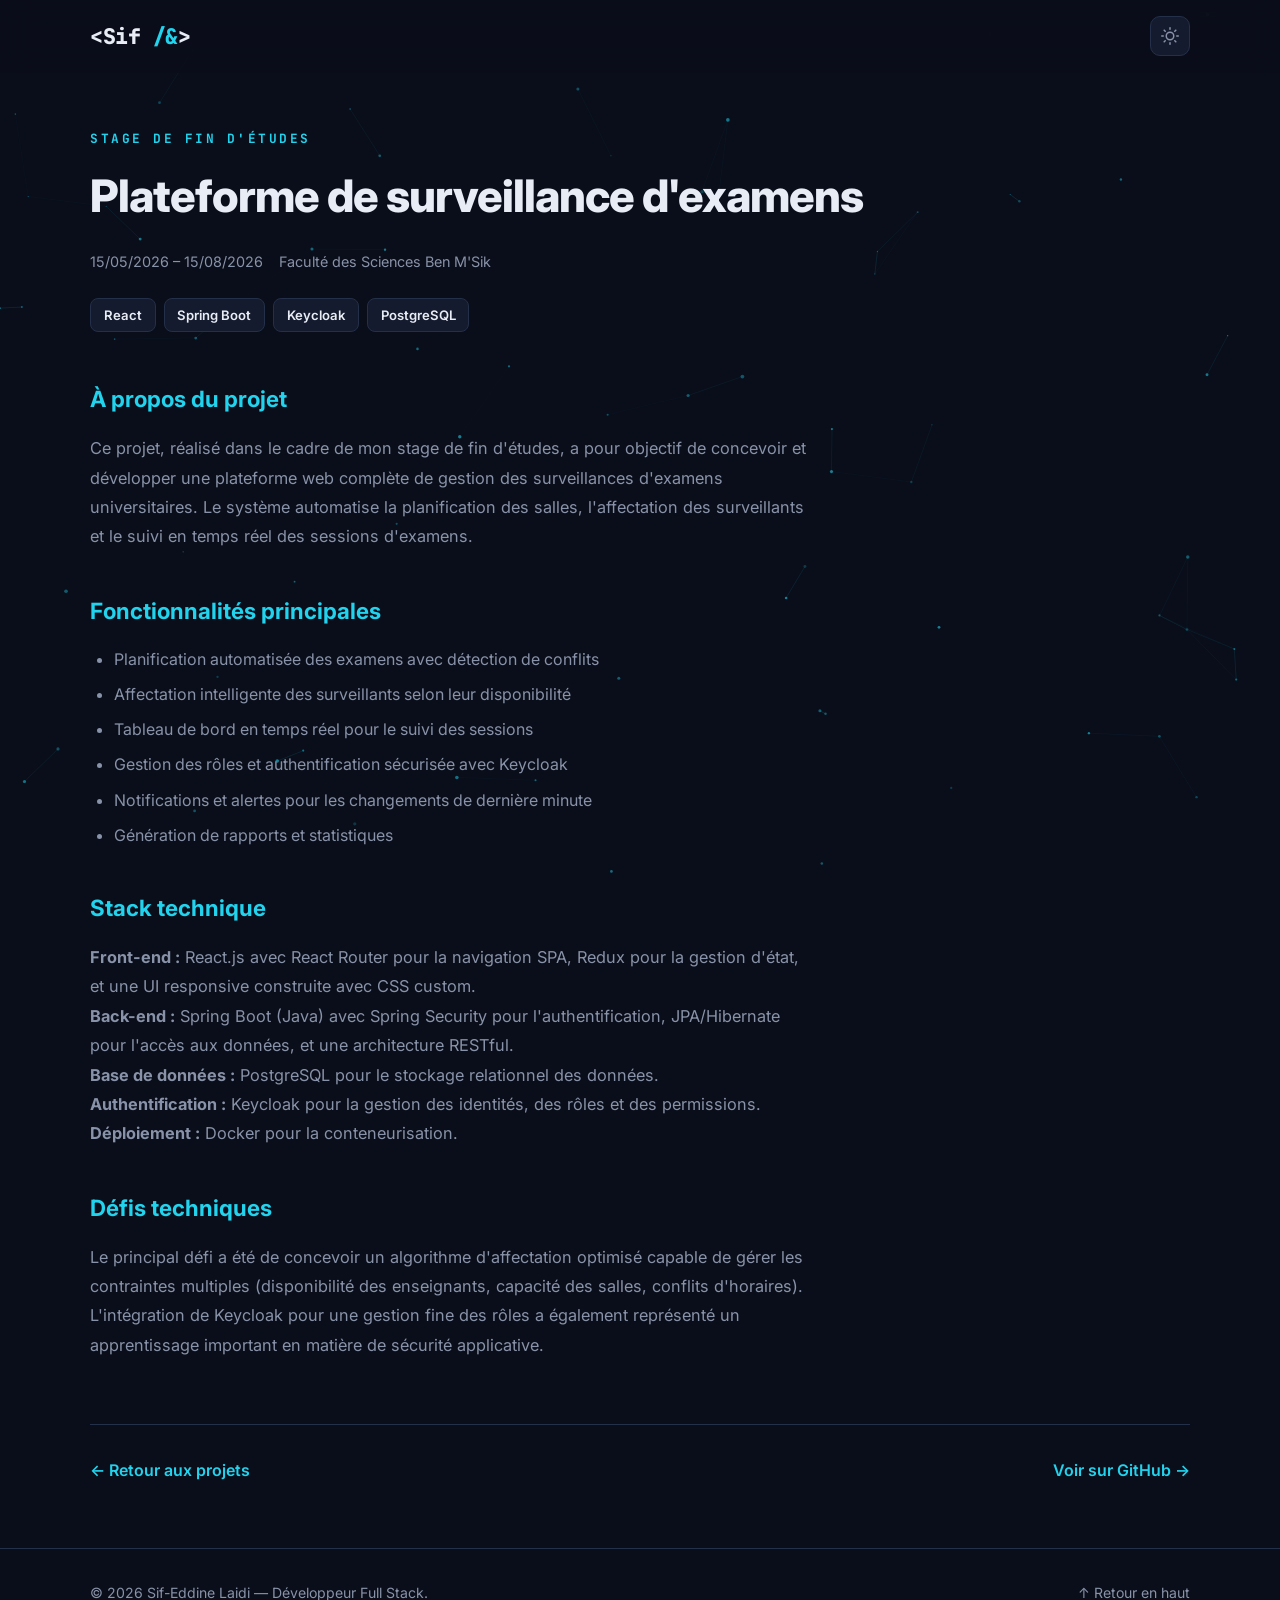
==== commit fcc57e0c: "amelioration" ====
--- a/project1.html
+++ b/project1.html
@@ -19,9 +19,6 @@
     .project-hero-meta span { display: flex; align-items: center; gap: 0.4rem; }
     .project-hero-stack { display: flex; flex-wrap: wrap; gap: 0.5rem; }
     .project-hero-stack span { background: var(--surface); border: 1px solid var(--border); border-radius: 8px; padding: 0.3rem 0.8rem; font-size: 0.82rem; font-weight: 600; }
-    .project-gallery { display: grid; grid-template-columns: repeat(auto-fit, minmax(300px, 1fr)); gap: 1.5rem; margin-bottom: 3rem; }
-    .gallery-placeholder { background: var(--surface); border: 1px solid var(--border); border-radius: var(--radius); display: flex; flex-direction: column; align-items: center; justify-content: center; gap: 0.5rem; padding: 4rem 2rem; color: var(--text-muted); min-height: 220px; }
-    .gallery-placeholder span { font-size: 0.82rem; font-weight: 600; text-transform: uppercase; letter-spacing: 1px; }
     .project-content { max-width: 720px; }
     .project-content h2 { font-size: 1.4rem; font-weight: 700; margin: 2.5rem 0 1rem; color: var(--accent); }
     .project-content p { color: var(--text-muted); font-size: 1.02rem; line-height: 1.8; margin-bottom: 1rem; }
@@ -58,21 +55,6 @@
         </div>
         <div class="project-hero-stack">
           <span>React</span><span>Spring Boot</span><span>Keycloak</span><span>PostgreSQL</span>
-        </div>
-      </div>
-
-      <div class="project-gallery">
-        <div class="gallery-placeholder">
-          <svg width="48" height="48" viewBox="0 0 24 24" fill="none" stroke="currentColor" stroke-width="1" stroke-linecap="round" stroke-linejoin="round"><rect x="3" y="3" width="18" height="18" rx="2" ry="2"/><circle cx="8.5" cy="8.5" r="1.5"/><polyline points="21 15 16 10 5 21"/></svg>
-          <span>Interface de planification</span>
-        </div>
-        <div class="gallery-placeholder">
-          <svg width="48" height="48" viewBox="0 0 24 24" fill="none" stroke="currentColor" stroke-width="1" stroke-linecap="round" stroke-linejoin="round"><rect x="3" y="3" width="18" height="18" rx="2" ry="2"/><circle cx="8.5" cy="8.5" r="1.5"/><polyline points="21 15 16 10 5 21"/></svg>
-          <span>Tableau de bord admin</span>
-        </div>
-        <div class="gallery-placeholder">
-          <svg width="48" height="48" viewBox="0 0 24 24" fill="none" stroke="currentColor" stroke-width="1" stroke-linecap="round" stroke-linejoin="round"><rect x="3" y="3" width="18" height="18" rx="2" ry="2"/><circle cx="8.5" cy="8.5" r="1.5"/><polyline points="21 15 16 10 5 21"/></svg>
-          <span>Suivi en temps réel</span>
         </div>
       </div>
 
--- a/css/style.css
+++ b/css/style.css
@@ -816,6 +816,29 @@
   font-size: 0.88rem;
 }
 
+/* ---------- Centres d'intérêt ---------- */
+.interests {
+  display: flex;
+  flex-wrap: wrap;
+  gap: 0.8rem;
+}
+
+.interest {
+  background: var(--surface);
+  border: 1px solid var(--border);
+  border-radius: 999px;
+  padding: 0.6rem 1.4rem;
+  font-size: 0.9rem;
+  font-weight: 600;
+  transition: all var(--transition);
+}
+
+.interest:hover {
+  border-color: var(--accent);
+  color: var(--accent);
+  background: var(--accent-glow);
+}
+
 /* ---------- Projects ---------- */
 .filters {
   display: flex;
@@ -872,6 +895,116 @@
 
 .project-card.hidden {
   display: none;
+}
+
+.project-image {
+  position: relative;
+  aspect-ratio: 16 / 9;
+  overflow: hidden;
+  background: var(--surface-2);
+  border-bottom: 1px solid var(--border);
+}
+
+.project-image img {
+  width: 100%;
+  height: 100%;
+  object-fit: cover;
+  transition: transform 0.5s cubic-bezier(0.4, 0, 0.2, 1);
+}
+
+.project-card:hover .project-image img {
+  transform: scale(1.05);
+}
+
+.project-image-overlay {
+  position: absolute;
+  inset: 0;
+  display: flex;
+  align-items: center;
+  justify-content: center;
+  background: linear-gradient(to top, rgba(0, 0, 0, 0.65), rgba(0, 0, 0, 0.1));
+  opacity: 0;
+  transition: opacity var(--transition);
+}
+
+.project-card:hover .project-image-overlay {
+  opacity: 1;
+}
+
+.project-image-overlay a {
+  background: var(--accent);
+  color: #04121a;
+  padding: 0.6rem 1.3rem;
+  border-radius: 999px;
+  font-weight: 700;
+  font-size: 0.88rem;
+  transform: translateY(8px);
+  transition: transform var(--transition);
+}
+
+.project-card:hover .project-image-overlay a {
+  transform: translateY(0);
+}
+
+.projects-count {
+  margin: 1.2rem 0 0.5rem;
+  font-family: var(--font-mono);
+  font-size: 0.82rem;
+  color: var(--text-muted);
+  text-transform: uppercase;
+  letter-spacing: 0.06em;
+}
+
+.projects-count span {
+  color: var(--accent);
+  font-weight: 700;
+}
+
+.project-metrics {
+  display: grid;
+  grid-template-columns: repeat(3, 1fr);
+  gap: 0.5rem;
+  margin: 0.9rem 0;
+  padding: 0.7rem 0;
+  border-top: 1px dashed var(--border);
+  border-bottom: 1px dashed var(--border);
+}
+
+.metric {
+  text-align: center;
+  padding: 0.25rem 0.3rem;
+}
+
+.metric-value {
+  display: block;
+  font-family: var(--font-mono);
+  font-weight: 700;
+  font-size: 0.8rem;
+  color: var(--text);
+}
+
+.metric-label {
+  display: block;
+  font-size: 0.68rem;
+  color: var(--text-muted);
+  margin-top: 0.15rem;
+  text-transform: uppercase;
+  letter-spacing: 0.03em;
+}
+
+@keyframes filterIn {
+  from {
+    opacity: 0;
+    transform: translateY(16px) scale(0.97);
+  }
+  to {
+    opacity: 1;
+    transform: translateY(0) scale(1);
+  }
+}
+
+.project-card.filter-in {
+  animation: filterIn 0.45s cubic-bezier(0.22, 1, 0.36, 1) both;
 }
 
 .project-image-placeholder {
@@ -1510,6 +1643,10 @@
     animation: none;
   }
 
+  .project-card.filter-in {
+    animation: none;
+  }
+
   .hero::before,
   .hero::after {
     animation: none;
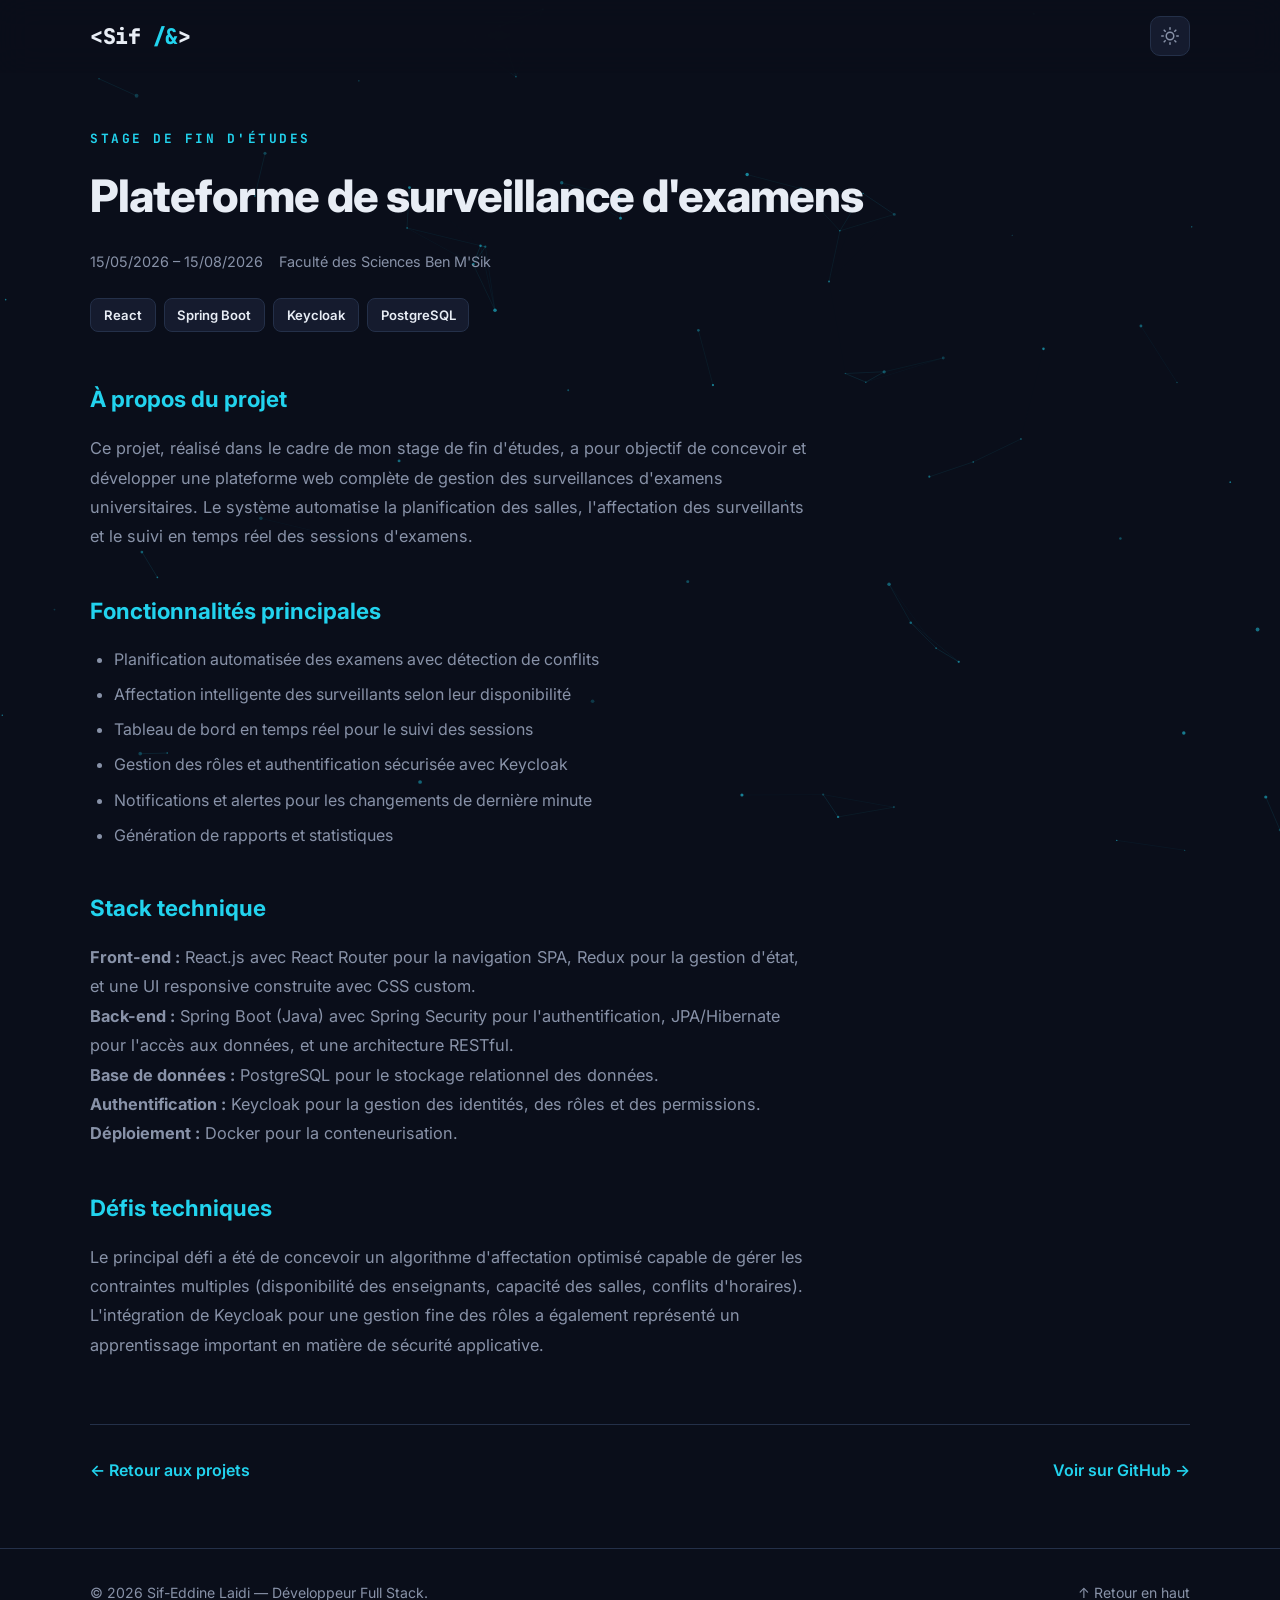
==== commit ab51d46a: "amelioration" ====
--- a/project1.html
+++ b/project1.html
@@ -10,24 +10,8 @@
   <link rel="preconnect" href="https://fonts.gstatic.com" crossorigin>
   <link href="https://fonts.googleapis.com/css2?family=Inter:wght@400;500;600;700;800&family=JetBrains+Mono:wght@500;700&display=swap" rel="stylesheet">
   <link rel="stylesheet" href="css/style.css">
-  <style>
-    .project-detail { padding: 8rem 0 4rem; }
-    .project-hero { margin-bottom: 3rem; }
-    .project-hero .section-tag { margin-bottom: 0.5rem; }
-    .project-hero h1 { font-size: clamp(1.8rem, 4vw, 2.8rem); font-weight: 800; margin-bottom: 1rem; letter-spacing: -1px; }
-    .project-hero-meta { display: flex; flex-wrap: wrap; gap: 1rem; color: var(--text-muted); font-size: 0.9rem; margin-bottom: 1.5rem; }
-    .project-hero-meta span { display: flex; align-items: center; gap: 0.4rem; }
-    .project-hero-stack { display: flex; flex-wrap: wrap; gap: 0.5rem; }
-    .project-hero-stack span { background: var(--surface); border: 1px solid var(--border); border-radius: 8px; padding: 0.3rem 0.8rem; font-size: 0.82rem; font-weight: 600; }
-    .project-content { max-width: 720px; }
-    .project-content h2 { font-size: 1.4rem; font-weight: 700; margin: 2.5rem 0 1rem; color: var(--accent); }
-    .project-content p { color: var(--text-muted); font-size: 1.02rem; line-height: 1.8; margin-bottom: 1rem; }
-    .project-content ul { color: var(--text-muted); padding-left: 1.5rem; margin-bottom: 1rem; }
-    .project-content li { margin-bottom: 0.5rem; line-height: 1.7; }
-    .project-nav { display: flex; justify-content: space-between; margin-top: 4rem; padding-top: 2rem; border-top: 1px solid var(--border); }
-    .project-nav a { color: var(--accent); font-weight: 600; transition: opacity 0.2s; }
-    .project-nav a:hover { opacity: 0.8; }
-  </style>
+  <link rel="stylesheet" href="css/project.css">
+  <link rel="stylesheet" href="css/premium.css">
 </head>
 <body>
   <canvas id="particles" aria-hidden="true"></canvas>
@@ -111,5 +95,6 @@
 
   <script src="js/i18n.js"></script>
   <script src="js/main.js"></script>
+  <script src="js/premium.js"></script>
 </body>
 </html>
--- a/css/project.css
+++ b/css/project.css
@@ -0,0 +1,99 @@
+/* ================================================
+   PROJECT DETAIL PAGES
+   ================================================ */
+
+.project-detail {
+  padding: 8rem 0 4rem;
+}
+
+.project-hero {
+  margin-bottom: 3rem;
+}
+
+.project-hero .section-tag {
+  margin-bottom: 0.5rem;
+}
+
+.project-hero h1 {
+  font-size: clamp(1.8rem, 4vw, 2.8rem);
+  font-weight: 800;
+  margin-bottom: 1rem;
+  letter-spacing: -1px;
+}
+
+.project-hero-meta {
+  display: flex;
+  flex-wrap: wrap;
+  gap: 1rem;
+  color: var(--text-muted);
+  font-size: 0.9rem;
+  margin-bottom: 1.5rem;
+}
+
+.project-hero-meta span {
+  display: flex;
+  align-items: center;
+  gap: 0.4rem;
+}
+
+.project-hero-stack {
+  display: flex;
+  flex-wrap: wrap;
+  gap: 0.5rem;
+}
+
+.project-hero-stack span {
+  background: var(--surface);
+  border: 1px solid var(--border);
+  border-radius: 8px;
+  padding: 0.3rem 0.8rem;
+  font-size: 0.82rem;
+  font-weight: 600;
+}
+
+.project-content {
+  max-width: 720px;
+}
+
+.project-content h2 {
+  font-size: 1.4rem;
+  font-weight: 700;
+  margin: 2.5rem 0 1rem;
+  color: var(--accent);
+}
+
+.project-content p {
+  color: var(--text-muted);
+  font-size: 1.02rem;
+  line-height: 1.8;
+  margin-bottom: 1rem;
+}
+
+.project-content ul {
+  color: var(--text-muted);
+  padding-left: 1.5rem;
+  margin-bottom: 1rem;
+}
+
+.project-content li {
+  margin-bottom: 0.5rem;
+  line-height: 1.7;
+}
+
+.project-nav {
+  display: flex;
+  justify-content: space-between;
+  margin-top: 4rem;
+  padding-top: 2rem;
+  border-top: 1px solid var(--border);
+}
+
+.project-nav a {
+  color: var(--accent);
+  font-weight: 600;
+  transition: opacity 0.2s;
+}
+
+.project-nav a:hover {
+  opacity: 0.8;
+}
--- a/css/premium.css
+++ b/css/premium.css
@@ -0,0 +1,268 @@
+/* ================================================
+   PREMIUM EFFECTS
+   Custom Cursor, Glassmorphism, 3D Tilt,
+   Gradient Borders, Loading Screen, Progress Bar
+   ================================================ */
+
+/* ---------- Loading Screen ---------- */
+.loading-screen {
+  position: fixed;
+  inset: 0;
+  z-index: 9999;
+  background: var(--bg);
+  display: flex;
+  align-items: center;
+  justify-content: center;
+  flex-direction: column;
+  gap: 1.5rem;
+  transition: opacity 0.6s cubic-bezier(0.4, 0, 0.2, 1),
+              visibility 0.6s cubic-bezier(0.4, 0, 0.2, 1);
+}
+
+.loading-screen.hidden {
+  opacity: 0;
+  visibility: hidden;
+  pointer-events: none;
+}
+
+.loading-logo {
+  font-family: var(--font-mono);
+  font-size: 2rem;
+  font-weight: 800;
+  color: var(--text);
+  opacity: 0;
+  animation: loadingFadeIn 0.8s ease forwards;
+}
+
+.loading-logo .accent {
+  color: var(--accent);
+}
+
+.loading-bar-track {
+  width: 200px;
+  height: 3px;
+  background: var(--surface-2);
+  border-radius: 99px;
+  overflow: hidden;
+  opacity: 0;
+  animation: loadingFadeIn 0.8s ease 0.3s forwards;
+}
+
+.loading-bar-fill {
+  height: 100%;
+  width: 0%;
+  border-radius: 99px;
+  background: linear-gradient(90deg, var(--accent), var(--accent-strong));
+  transition: width 0.4s cubic-bezier(0.4, 0, 0.2, 1);
+}
+
+@keyframes loadingFadeIn {
+  from { opacity: 0; transform: translateY(10px); }
+  to { opacity: 1; transform: translateY(0); }
+}
+
+/* ---------- Scroll Progress Bar ---------- */
+.scroll-progress {
+  position: fixed;
+  top: 0;
+  left: 0;
+  width: 0%;
+  height: 3px;
+  background: linear-gradient(90deg, var(--accent), var(--accent-strong));
+  z-index: 100;
+  transition: width 0.1s linear;
+  box-shadow: 0 0 10px var(--accent-glow-strong);
+}
+
+/* ---------- Waving Hand ---------- */
+.hero-greeting-wrap {
+  display: flex;
+  align-items: center;
+  gap: 0.6rem;
+}
+
+.hero-wave {
+  display: inline-block;
+  font-size: 1.7rem;
+  line-height: 1;
+  transform-origin: 70% 70%;
+  animation: heroWave 2.2s ease-in-out infinite;
+}
+
+@keyframes heroWave {
+  0%, 60%, 100% { transform: rotate(0deg) translateZ(0); }
+  10% { transform: rotate(18deg) translateZ(0); }
+  20% { transform: rotate(-12deg); }
+  30% { transform: rotate(16deg); }
+  40% { transform: rotate(-6deg); }
+  50% { transform: rotate(10deg); }
+}
+
+@media (prefers-reduced-motion: reduce) {
+  .hero-wave { animation: none; }
+}
+
+/* ---------- Glassmorphism ---------- */
+.glass {
+  background: rgba(21, 27, 46, 0.6) !important;
+  backdrop-filter: blur(16px) saturate(1.4);
+  -webkit-backdrop-filter: blur(16px) saturate(1.4);
+  border: 1px solid rgba(34, 211, 238, 0.08) !important;
+}
+
+[data-theme="light"] .glass {
+  background: rgba(255, 255, 255, 0.65) !important;
+  border: 1px solid rgba(0, 0, 0, 0.06) !important;
+}
+
+/* ---------- 3D Tilt ---------- */
+.tilt-card {
+  transform-style: preserve-3d;
+  perspective: 1000px;
+  will-change: transform;
+}
+
+.tilt-card-inner {
+  transition: transform 0.15s ease-out;
+  transform-style: preserve-3d;
+}
+
+.tilt-card .tilt-shine {
+  position: absolute;
+  inset: 0;
+  border-radius: inherit;
+  pointer-events: none;
+  opacity: 0;
+  transition: opacity 0.3s ease;
+  background: radial-gradient(
+    600px circle at var(--mouse-x, 50%) var(--mouse-y, 50%),
+    rgba(34, 211, 238, 0.12),
+    transparent 40%
+  );
+  z-index: 1;
+}
+
+.tilt-card:hover .tilt-shine {
+  opacity: 1;
+}
+
+/* ---------- Animated Gradient Borders ---------- */
+.gradient-border {
+  position: relative;
+  overflow: visible;
+}
+
+.gradient-border::before {
+  content: "";
+  position: absolute;
+  inset: -2px;
+  border-radius: calc(var(--radius) + 2px);
+  background: linear-gradient(
+    var(--gradient-angle, 0deg),
+    var(--accent),
+    transparent 40%,
+    transparent 60%,
+    var(--accent-strong)
+  );
+  z-index: -1;
+  opacity: 0;
+  transition: opacity 0.4s ease;
+  animation: gradientRotate 4s linear infinite;
+}
+
+.gradient-border:hover::before {
+  opacity: 1;
+}
+
+@keyframes gradientRotate {
+  0% { --gradient-angle: 0deg; }
+  100% { --gradient-angle: 360deg; }
+}
+
+@property --gradient-angle {
+  syntax: "<angle>";
+  inherits: false;
+  initial-value: 0deg;
+}
+
+/* ---------- Stagger Reveal ---------- */
+.stagger-reveal > * {
+  opacity: 0;
+  transform: translateY(24px);
+  transition: opacity 0.6s cubic-bezier(0.4, 0, 0.2, 1),
+              transform 0.6s cubic-bezier(0.4, 0, 0.2, 1);
+}
+
+.stagger-reveal.revealed > * {
+  opacity: 1;
+  transform: none;
+}
+
+.stagger-reveal.revealed > *:nth-child(1) { transition-delay: 0s; }
+.stagger-reveal.revealed > *:nth-child(2) { transition-delay: 0.08s; }
+.stagger-reveal.revealed > *:nth-child(3) { transition-delay: 0.16s; }
+.stagger-reveal.revealed > *:nth-child(4) { transition-delay: 0.24s; }
+.stagger-reveal.revealed > *:nth-child(5) { transition-delay: 0.32s; }
+.stagger-reveal.revealed > *:nth-child(6) { transition-delay: 0.4s; }
+.stagger-reveal.revealed > *:nth-child(7) { transition-delay: 0.48s; }
+.stagger-reveal.revealed > *:nth-child(8) { transition-delay: 0.56s; }
+
+/* ---------- Floating Back-to-Top ---------- */
+.back-to-top {
+  position: fixed;
+  bottom: 2rem;
+  right: 2rem;
+  width: 48px;
+  height: 48px;
+  border-radius: 14px;
+  background: var(--surface);
+  border: 1px solid var(--border);
+  color: var(--accent);
+  display: flex;
+  align-items: center;
+  justify-content: center;
+  cursor: pointer;
+  z-index: 40;
+  opacity: 0;
+  visibility: hidden;
+  transform: translateY(12px);
+  transition: all var(--transition);
+  box-shadow: var(--shadow);
+}
+
+.back-to-top.visible {
+  opacity: 1;
+  visibility: visible;
+  transform: translateY(0);
+}
+
+.back-to-top:hover {
+  background: var(--accent);
+  color: #04121a;
+  border-color: var(--accent);
+  transform: translateY(-3px);
+}
+
+@media (pointer: coarse) {
+  .back-to-top { bottom: 1rem; right: 1rem; }
+}
+
+/* ---------- Counter Animation ---------- */
+.counter-animate {
+  display: inline-block;
+}
+
+/* ---------- Reduced Motion ---------- */
+@media (prefers-reduced-motion: reduce) {
+  .loading-screen { display: none; }
+  .scroll-progress { display: none; }
+  .gradient-border::before { animation: none; }
+  .stagger-reveal > * {
+    opacity: 1;
+    transform: none;
+    transition: none;
+  }
+  .back-to-top { transition: none; }
+}
+
+/* ---------- Mobile: cursor is native ---------- */
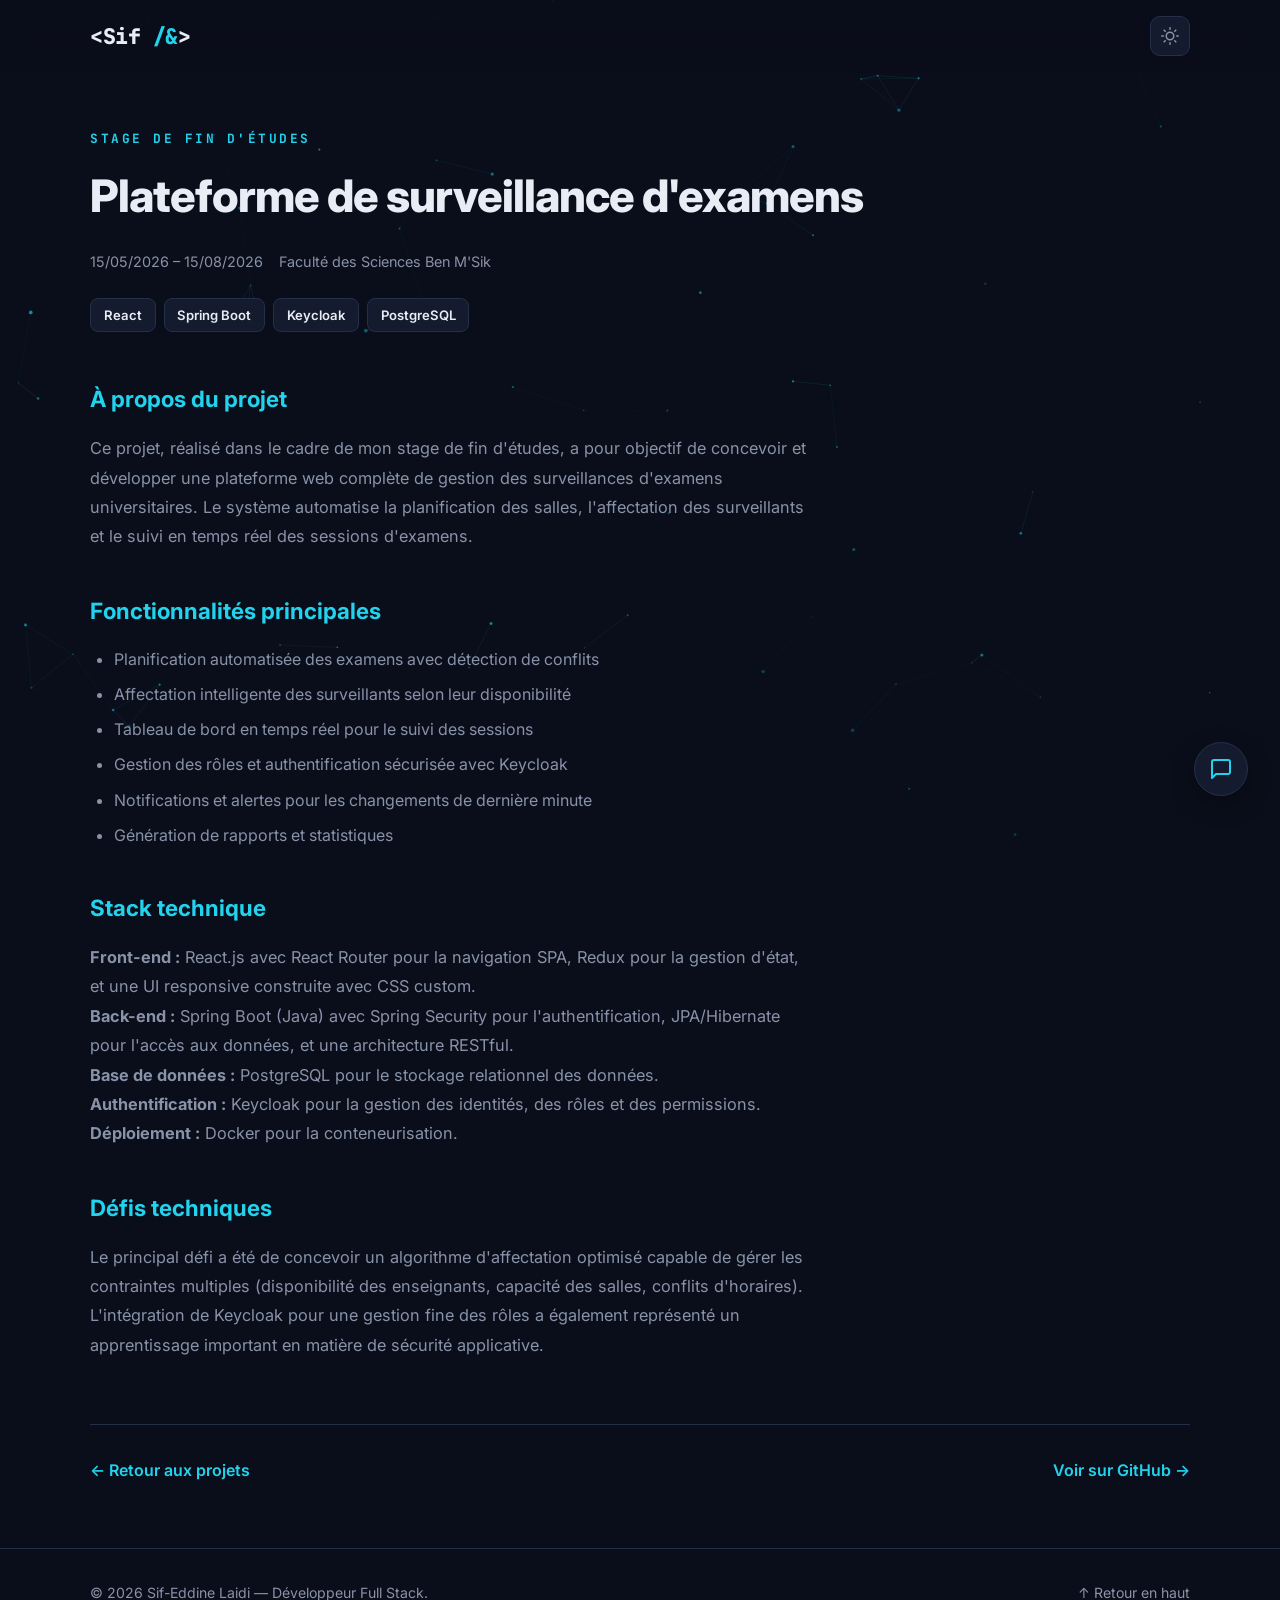
==== commit 076dcf63: "Chatbot IA multilingue FR/EN/AR via Cloudflare Worker et Hugging Face" ====
--- a/project1.html
+++ b/project1.html
@@ -3,6 +3,7 @@
 <head>
   <meta charset="UTF-8">
   <meta name="viewport" content="width=device-width, initial-scale=1.0">
+  <meta name="ai-api" content="https://portfolio-chat.sifeddinelaidi.workers.dev">
   <meta name="description" content="Plateforme de surveillance d'examens — Sif-Eddine Laidi">
   <title>Plateforme de surveillance d'examens — Sif-Eddine Laidi</title>
   <link rel="icon" href="data:image/svg+xml,<svg xmlns='http://www.w3.org/2000/svg' viewBox='0 0 100 100'><text y='.9em' font-size='90'>&lt;/&gt;</text></svg>">
@@ -12,6 +13,7 @@
   <link rel="stylesheet" href="css/style.css">
   <link rel="stylesheet" href="css/project.css">
   <link rel="stylesheet" href="css/premium.css">
+  <link rel="stylesheet" href="css/chat.css">
 </head>
 <body>
   <canvas id="particles" aria-hidden="true"></canvas>
@@ -96,5 +98,6 @@
   <script src="js/i18n.js"></script>
   <script src="js/main.js"></script>
   <script src="js/premium.js"></script>
+<script src="js/chat.js"></script>
 </body>
 </html>
--- a/css/style.css
+++ b/css/style.css
@@ -364,6 +364,15 @@
   overflow: hidden;
 }
 
+.hero-layout {
+  display: flex;
+  align-items: center;
+  justify-content: space-between;
+  gap: 3rem;
+  width: 100%;
+  padding-inline: clamp(2.5rem, 10vw, 7rem);
+}
+
 .hero::before {
   content: "";
   position: absolute;
@@ -398,6 +407,8 @@
 .hero-content {
   position: relative;
   z-index: 1;
+  flex: 1;
+  min-width: 0;
 }
 
 .hero-greeting {
@@ -1261,6 +1272,15 @@
 }
 
 /* Contact Form */
+.hp-field {
+  position: absolute;
+  left: -9999px;
+  width: 1px;
+  height: 1px;
+  opacity: 0;
+  pointer-events: none;
+}
+
 .contact-form-wrapper {
   max-width: 600px;
   margin: 0 auto 3rem;
@@ -1509,6 +1529,7 @@
 [dir="rtl"] .about-info li { flex-direction: row-reverse; }
 [dir="rtl"] .footer-content { flex-direction: row-reverse; }
 [dir="rtl"] .hero-content { text-align: right; }
+[dir="rtl"] .hero-layout { flex-direction: row-reverse; }
 [dir="rtl"] .contact-cta { text-align: center; }
 [dir="rtl"] .hero-actions { justify-content: flex-start; }
 [dir="rtl"] .lang-switcher { margin-left: 0; margin-right: 0.5rem; }
--- a/css/premium.css
+++ b/css/premium.css
@@ -100,6 +100,87 @@
 
 @media (prefers-reduced-motion: reduce) {
   .hero-wave { animation: none; }
+}
+
+/* ---------- Hero Avatar ---------- */
+.hero-avatar {
+  position: relative;
+  flex-shrink: 0;
+  width: clamp(200px, 22vw, 300px);
+  height: clamp(270px, 31vw, 420px);
+  display: flex;
+  align-items: flex-end;
+  justify-content: center;
+  transform-style: preserve-3d;
+  perspective: 1000px;
+  animation: avatarFloat 4.5s ease-in-out infinite;
+}
+
+.hero-avatar:hover {
+  animation-play-state: paused;
+}
+
+/* Breathing glow behind the person */
+.hero-avatar::before {
+  content: "";
+  position: absolute;
+  left: 50%;
+  top: 50%;
+  width: 120%;
+  aspect-ratio: 1 / 1;
+  background:
+    radial-gradient(circle, rgba(34, 211, 238, 0.35), rgba(6, 182, 212, 0.12) 40%, transparent 70%);
+  filter: blur(70px);
+  animation: avatarGlow 5s ease-in-out infinite;
+  z-index: 0;
+  pointer-events: none;
+  transition: opacity 0.5s cubic-bezier(0.16, 1, 0.3, 1), filter 0.5s cubic-bezier(0.16, 1, 0.3, 1);
+}
+
+.hero-avatar.glow-boost::before {
+  opacity: 1;
+  filter: blur(55px);
+}
+
+@keyframes avatarGlow {
+  0%, 100% { opacity: 0.5; transform: translate(-50%, -50%) scale(0.9); }
+  50%      { opacity: 0.85; transform: translate(-50%, -50%) scale(1.12); }
+}
+
+/* The person cutout — transparent, no card styling */
+.avatar-img {
+  position: relative;
+  z-index: 1;
+  max-width: 100%;
+  height: auto;
+  display: block;
+  object-fit: contain;
+  animation: avatarIntro 1s cubic-bezier(0.16, 1, 0.3, 1) both;
+  transform-style: preserve-3d;
+  will-change: transform;
+  transition: transform 0.6s cubic-bezier(0.16, 1, 0.3, 1);
+}
+
+/* Entrance: fade-in + scale-up + slide-up, decelerating */
+@keyframes avatarIntro {
+  0%   { opacity: 0; transform: translateY(30px) scale(0.9); }
+  100% { opacity: 1; transform: translateY(0) scale(1); }
+}
+
+/* Gentle floating with a slight rotation */
+@keyframes avatarFloat {
+  0%, 100% { transform: translateY(0) rotate(0deg); }
+  50%      { transform: translateY(-10px) rotate(1.5deg); }
+}
+
+@media (prefers-reduced-motion: reduce) {
+  .hero-avatar { animation: none; }
+  .hero-avatar::before { animation: none; }
+  .avatar-img { animation: none; transition: none; }
+}
+
+@media (max-width: 768px) {
+  .hero-avatar { display: none; }
 }
 
 /* ---------- Glassmorphism ---------- */
--- a/css/chat.css
+++ b/css/chat.css
@@ -0,0 +1,653 @@
+/* =========================================================================
+   portfolio-chat — widget de chat IA
+   Depend de css/style.css pour les variables de theme.
+   ========================================================================= */
+
+/* ---------- Bouton flottant ---------- */
+
+.chat-fab {
+  position: fixed;
+  /* Decalage vertical obligatoire : .back-to-top (premium.css) occupe
+     bottom: 2rem / right: 2rem. Sans ce decalage, les 2 se chevauchent. */
+  bottom: 6.5rem;
+  right: 2rem;
+  width: 54px;
+  height: 54px;
+  border-radius: 50%;
+  border: 1px solid var(--border);
+  background: var(--surface);
+  color: var(--accent);
+  display: flex;
+  align-items: center;
+  justify-content: center;
+  cursor: pointer;
+  z-index: 9000;
+  box-shadow: 0 8px 24px rgba(0, 0, 0, 0.28);
+  transition: transform var(--transition), background var(--transition),
+    border-color var(--transition), opacity 0.3s ease;
+  -webkit-tap-highlight-color: transparent;
+}
+
+.chat-fab:hover {
+  background: var(--accent);
+  color: #04121a;
+  border-color: var(--accent);
+  transform: translateY(-3px) scale(1.04);
+}
+
+.chat-fab:focus-visible {
+  outline: 2px solid var(--accent);
+  outline-offset: 3px;
+}
+
+.chat-fab[hidden] {
+  display: none;
+}
+
+.chat-fab svg {
+  width: 24px;
+  height: 24px;
+}
+
+/* Pastille "nouveau message" / indisponible */
+.chat-fab__badge {
+  position: absolute;
+  top: -2px;
+  right: -2px;
+  min-width: 18px;
+  height: 18px;
+  padding: 0 4px;
+  border-radius: 9px;
+  background: var(--danger);
+  color: #fff;
+  font-size: 0.68rem;
+  font-weight: 700;
+  line-height: 18px;
+  text-align: center;
+  border: 2px solid var(--bg);
+}
+
+.chat-fab__badge[hidden] {
+  display: none;
+}
+
+/* ---------- Region live pour lecteurs d'ecran ---------- */
+
+.chat-sr-only {
+  position: absolute;
+  width: 1px;
+  height: 1px;
+  padding: 0;
+  margin: -1px;
+  overflow: hidden;
+  clip: rect(0 0 0 0);
+  clip-path: inset(50%);
+  white-space: nowrap;
+  border: 0;
+}
+
+/* ---------- Panneau ---------- */
+
+.chat-panel {
+  position: fixed;
+  bottom: 6.5rem;
+  right: 2rem;
+  width: min(380px, calc(100vw - 2rem));
+  height: min(560px, calc(100vh - 10rem));
+  display: flex;
+  flex-direction: column;
+  background: var(--surface);
+  border: 1px solid var(--border);
+  border-radius: var(--radius);
+  box-shadow: 0 24px 64px rgba(0, 0, 0, 0.45);
+  z-index: 9001;
+  overflow: hidden;
+  transform-origin: bottom right;
+  animation: chatPanelIn 0.24s cubic-bezier(0.34, 1.3, 0.64, 1);
+}
+
+.chat-panel[hidden] {
+  display: none;
+}
+
+@keyframes chatPanelIn {
+  from {
+    opacity: 0;
+    transform: translateY(14px) scale(0.97);
+  }
+  to {
+    opacity: 1;
+    transform: translateY(0) scale(1);
+  }
+}
+
+/* ---------- En-tete ---------- */
+
+.chat-header {
+  display: flex;
+  align-items: center;
+  gap: 0.7rem;
+  padding: 0.9rem 1rem;
+  border-bottom: 1px solid var(--border);
+  background: var(--surface-2);
+  flex-shrink: 0;
+}
+
+.chat-header__avatar {
+  position: relative;
+  width: 38px;
+  height: 38px;
+  border-radius: 50%;
+  background: var(--accent);
+  color: #04121a;
+  display: flex;
+  align-items: center;
+  justify-content: center;
+  font-weight: 700;
+  font-size: 0.95rem;
+  flex-shrink: 0;
+}
+
+.chat-header__dot {
+  position: absolute;
+  bottom: 0;
+  right: 0;
+  width: 11px;
+  height: 11px;
+  border-radius: 50%;
+  background: var(--text-muted);
+  border: 2px solid var(--surface-2);
+  transition: background var(--transition);
+}
+
+.chat-header__dot.is-online {
+  background: var(--success);
+}
+
+.chat-header__dot.is-offline {
+  background: var(--danger);
+}
+
+.chat-header__text {
+  flex: 1;
+  min-width: 0;
+}
+
+.chat-header__title {
+  font-size: 0.92rem;
+  font-weight: 600;
+  color: var(--text);
+  margin: 0;
+  white-space: nowrap;
+  overflow: hidden;
+  text-overflow: ellipsis;
+}
+
+.chat-header__status {
+  font-size: 0.74rem;
+  color: var(--text-muted);
+  margin: 0.1rem 0 0;
+  white-space: nowrap;
+  overflow: hidden;
+  text-overflow: ellipsis;
+}
+
+.chat-header__btn {
+  width: 32px;
+  height: 32px;
+  border: none;
+  border-radius: 8px;
+  background: transparent;
+  color: var(--text-muted);
+  display: flex;
+  align-items: center;
+  justify-content: center;
+  cursor: pointer;
+  flex-shrink: 0;
+  transition: background var(--transition), color var(--transition);
+}
+
+.chat-header__btn:hover {
+  background: var(--surface);
+  color: var(--accent);
+}
+
+.chat-header__btn:focus-visible {
+  outline: 2px solid var(--accent);
+  outline-offset: 1px;
+}
+
+.chat-header__btn svg {
+  width: 17px;
+  height: 17px;
+}
+
+/* ---------- Liste de messages ---------- */
+
+.chat-messages {
+  flex: 1;
+  overflow-y: auto;
+  overflow-x: hidden;
+  padding: 1rem;
+  display: flex;
+  flex-direction: column;
+  gap: 0.75rem;
+  overscroll-behavior: contain;
+  scrollbar-width: thin;
+}
+
+.chat-msg {
+  max-width: 86%;
+  padding: 0.65rem 0.85rem;
+  border-radius: 14px;
+  font-size: 0.885rem;
+  line-height: 1.55;
+  white-space: pre-wrap;
+  word-break: break-word;
+  overflow-wrap: anywhere;
+}
+
+.chat-msg--user {
+  align-self: flex-end;
+  background: var(--accent);
+  color: #04121a;
+  border-bottom-right-radius: 4px;
+}
+
+.chat-msg--bot {
+  align-self: flex-start;
+  background: var(--surface-2);
+  border: 1px solid var(--border);
+  color: var(--text);
+  border-bottom-left-radius: 4px;
+}
+
+.chat-msg--error {
+  align-self: flex-start;
+  background: rgba(248, 113, 113, 0.12);
+  border: 1px solid rgba(248, 113, 113, 0.4);
+  color: var(--text);
+}
+
+.chat-msg a {
+  color: var(--accent);
+  text-decoration: underline;
+  overflow-wrap: anywhere;
+}
+
+.chat-msg strong {
+  font-weight: 700;
+}
+
+.chat-msg ul {
+  margin: 0.35rem 0;
+  padding-inline-start: 1.1rem;
+}
+
+.chat-msg--user strong,
+.chat-msg--user a {
+  color: #04121a;
+}
+
+/* ---------- Indicateur d'ecriture ---------- */
+
+.chat-typing {
+  align-self: flex-start;
+  display: flex;
+  gap: 4px;
+  padding: 0.8rem 0.9rem;
+  background: var(--surface-2);
+  border: 1px solid var(--border);
+  border-radius: 14px;
+  border-bottom-left-radius: 4px;
+}
+
+.chat-typing span {
+  width: 7px;
+  height: 7px;
+  border-radius: 50%;
+  background: var(--text-muted);
+  animation: chatTyping 1.2s infinite ease-in-out;
+}
+
+.chat-typing span:nth-child(2) {
+  animation-delay: 0.15s;
+}
+
+.chat-typing span:nth-child(3) {
+  animation-delay: 0.3s;
+}
+
+@keyframes chatTyping {
+  0%,
+  60%,
+  100% {
+    transform: translateY(0);
+    opacity: 0.45;
+  }
+  30% {
+    transform: translateY(-5px);
+    opacity: 1;
+  }
+}
+
+.chat-typing[hidden] {
+  display: none;
+}
+
+/* ---------- Suggestions ---------- */
+
+.chat-suggestions {
+  display: flex;
+  flex-wrap: wrap;
+  gap: 0.4rem;
+  padding: 0 1rem 0.7rem;
+  flex-shrink: 0;
+}
+
+.chat-suggestions[hidden] {
+  display: none;
+}
+
+.chat-chip {
+  padding: 0.4rem 0.7rem;
+  border-radius: 999px;
+  border: 1px solid var(--border);
+  background: var(--surface-2);
+  color: var(--text-muted);
+  font-size: 0.78rem;
+  font-family: inherit;
+  cursor: pointer;
+  transition: border-color var(--transition), color var(--transition),
+    background var(--transition);
+}
+
+.chat-chip:hover {
+  border-color: var(--accent);
+  color: var(--accent);
+}
+
+.chat-chip:focus-visible {
+  outline: 2px solid var(--accent);
+  outline-offset: 1px;
+}
+
+/* ---------- Mention IA ---------- */
+
+.chat-disclaimer {
+  margin: 0;
+  padding: 0.35rem 1rem;
+  font-size: 0.68rem;
+  line-height: 1.4;
+  color: var(--text-muted);
+  text-align: center;
+  background: var(--surface-2);
+  border-top: 1px solid var(--border);
+  flex-shrink: 0;
+}
+
+/* ---------- Repli quand l'IA est indisponible ---------- */
+
+.chat-fallback {
+  padding: 0.85rem 1rem;
+  border-top: 1px solid var(--border);
+  background: var(--surface-2);
+  flex-shrink: 0;
+}
+
+.chat-fallback[hidden] {
+  display: none;
+}
+
+.chat-fallback p {
+  margin: 0 0 0.6rem;
+  font-size: 0.8rem;
+  color: var(--text-muted);
+  line-height: 1.5;
+}
+
+.chat-fallback__actions {
+  display: flex;
+  flex-wrap: wrap;
+  gap: 0.45rem;
+}
+
+.chat-fallback__link {
+  padding: 0.4rem 0.7rem;
+  border-radius: 8px;
+  border: 1px solid var(--border);
+  background: var(--surface);
+  color: var(--accent);
+  font-size: 0.79rem;
+  text-decoration: none;
+  transition: border-color var(--transition), background var(--transition);
+}
+
+.chat-fallback__link:hover {
+  border-color: var(--accent);
+  background: var(--accent-glow);
+}
+
+.chat-fallback__link--primary {
+  background: var(--accent);
+  color: #04121a;
+  border-color: var(--accent);
+  font-weight: 600;
+}
+
+/* ---------- Zone de saisie ---------- */
+
+.chat-form {
+  display: flex;
+  gap: 0.5rem;
+  padding: 0.8rem 1rem;
+  border-top: 1px solid var(--border);
+  background: var(--surface-2);
+  flex-shrink: 0;
+}
+
+.chat-input {
+  flex: 1;
+  min-width: 0;
+  padding: 0.6rem 0.8rem;
+  border-radius: var(--radius-sm);
+  border: 1px solid var(--border);
+  background: var(--bg);
+  color: var(--text);
+  font-family: inherit;
+  font-size: 0.875rem;
+  line-height: 1.45;
+  resize: none;
+  max-height: 96px;
+  transition: border-color var(--transition), box-shadow var(--transition);
+}
+
+.chat-input::placeholder {
+  color: var(--text-muted);
+}
+
+.chat-input:focus {
+  outline: none;
+  border-color: var(--accent);
+  box-shadow: 0 0 0 3px var(--accent-glow);
+}
+
+.chat-input:disabled {
+  opacity: 0.55;
+  cursor: not-allowed;
+}
+
+.chat-send {
+  width: 40px;
+  height: 40px;
+  align-self: flex-end;
+  border: none;
+  border-radius: var(--radius-sm);
+  background: var(--accent);
+  color: #04121a;
+  display: flex;
+  align-items: center;
+  justify-content: center;
+  cursor: pointer;
+  flex-shrink: 0;
+  transition: opacity var(--transition), transform var(--transition);
+}
+
+.chat-send:hover:not(:disabled) {
+  transform: scale(1.05);
+}
+
+.chat-send:disabled {
+  opacity: 0.4;
+  cursor: not-allowed;
+}
+
+.chat-send:focus-visible {
+  outline: 2px solid var(--accent);
+  outline-offset: 2px;
+}
+
+.chat-send svg {
+  width: 18px;
+  height: 18px;
+}
+
+/* ---------- Bouton "arreter" pendant le streaming ---------- */
+
+.chat-send.is-streaming svg {
+  display: none;
+}
+
+.chat-send.is-streaming::before {
+  content: "";
+  width: 12px;
+  height: 12px;
+  border: 2px solid currentColor;
+  border-top-color: transparent;
+  border-radius: 2px;
+  animation: chatSpin 0.7s linear infinite;
+}
+
+@keyframes chatSpin {
+  to {
+    transform: rotate(360deg);
+  }
+}
+
+/* =========================================================================
+   RTL
+   ========================================================================= */
+
+[dir="rtl"] .chat-panel {
+  transform-origin: bottom left;
+}
+
+[dir="rtl"] .chat-msg {
+  border-radius: 14px;
+}
+
+[dir="rtl"] .chat-msg--user {
+  border-bottom-left-radius: 4px;
+  border-bottom-right-radius: 14px;
+}
+
+[dir="rtl"] .chat-msg--bot {
+  border-bottom-right-radius: 4px;
+  border-bottom-left-radius: 14px;
+}
+
+[dir="rtl"] .chat-typing {
+  border-bottom-right-radius: 4px;
+}
+
+[dir="rtl"] .chat-msg ul {
+  padding-inline-start: 1.1rem;
+}
+
+[dir="rtl"] .chat-fab,
+[dir="rtl"] .chat-panel {
+  right: auto;
+  left: 2rem;
+}
+
+[dir="rtl"] .chat-fab__badge {
+  right: auto;
+  left: -2px;
+}
+
+/* =========================================================================
+   Responsive
+   ========================================================================= */
+
+@media (pointer: coarse) {
+  .chat-fab,
+  .chat-panel {
+    bottom: 5.5rem;
+    right: 1rem;
+  }
+  [dir="rtl"] .chat-fab,
+  [dir="rtl"] .chat-panel {
+    left: 1rem;
+  }
+}
+
+@media (max-width: 520px) {
+  .chat-fab {
+    width: 50px;
+    height: 50px;
+    bottom: 5.25rem;
+    right: 1rem;
+  }
+  .chat-panel {
+    right: 0.5rem;
+    left: 0.5rem;
+    width: auto;
+    bottom: 0.5rem;
+    height: min(72vh, 520px);
+  }
+  [dir="rtl"] .chat-fab {
+    left: 1rem;
+  }
+  .chat-msg {
+    max-width: 92%;
+  }
+}
+
+/* Sur petit ecran, le back-to-top est masque quand le chat est ouvert */
+@media (max-width: 520px) {
+  .chat-open ~ .back-to-top {
+    opacity: 0;
+    visibility: hidden;
+  }
+}
+
+/* =========================================================================
+   Preferences de mouvement reduit
+   ========================================================================= */
+
+@media (prefers-reduced-motion: reduce) {
+  .chat-panel {
+    animation: none;
+  }
+  .chat-typing span {
+    animation: none;
+    opacity: 0.7;
+  }
+  .chat-send.is-streaming::before {
+    animation: none;
+  }
+  .chat-fab {
+    transition: none;
+  }
+}
+
+/* =========================================================================
+   Impression
+   ========================================================================= */
+
+@media print {
+  .chat-fab,
+  .chat-panel {
+    display: none !important;
+  }
+}
